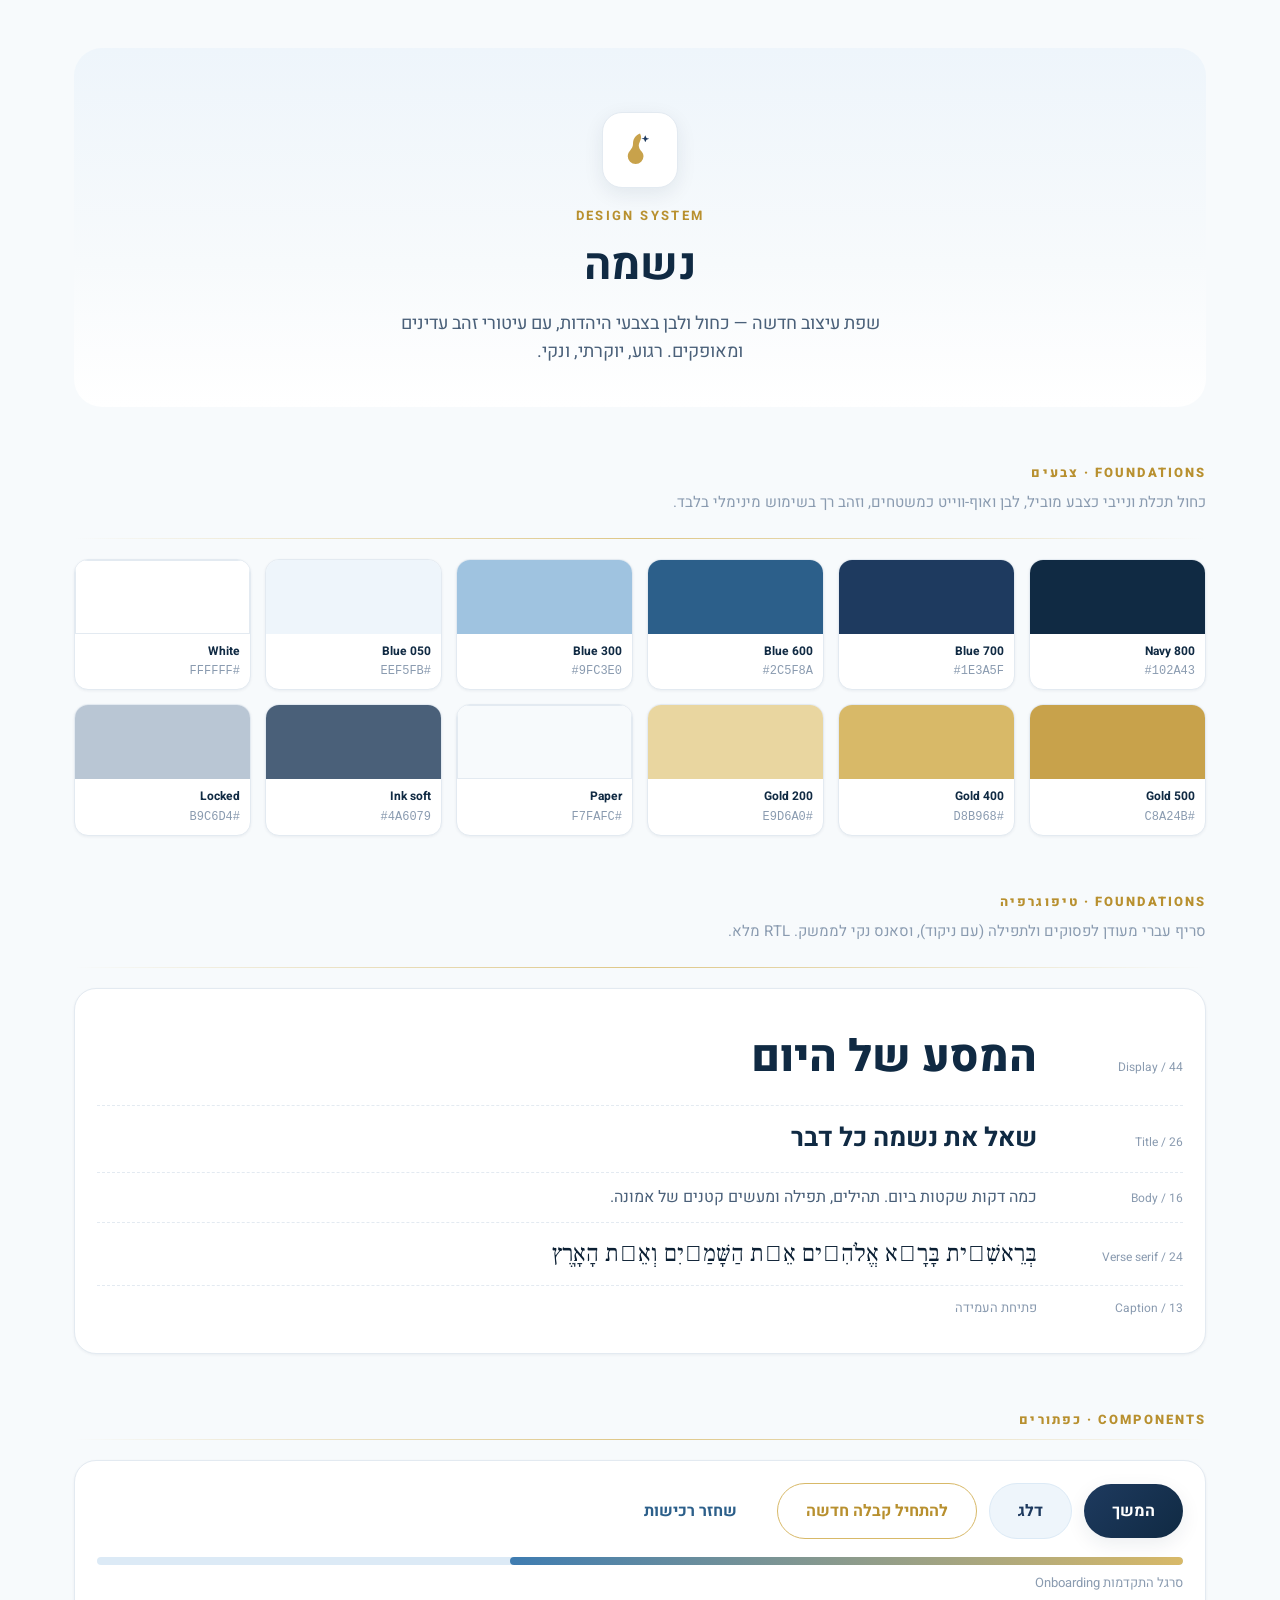
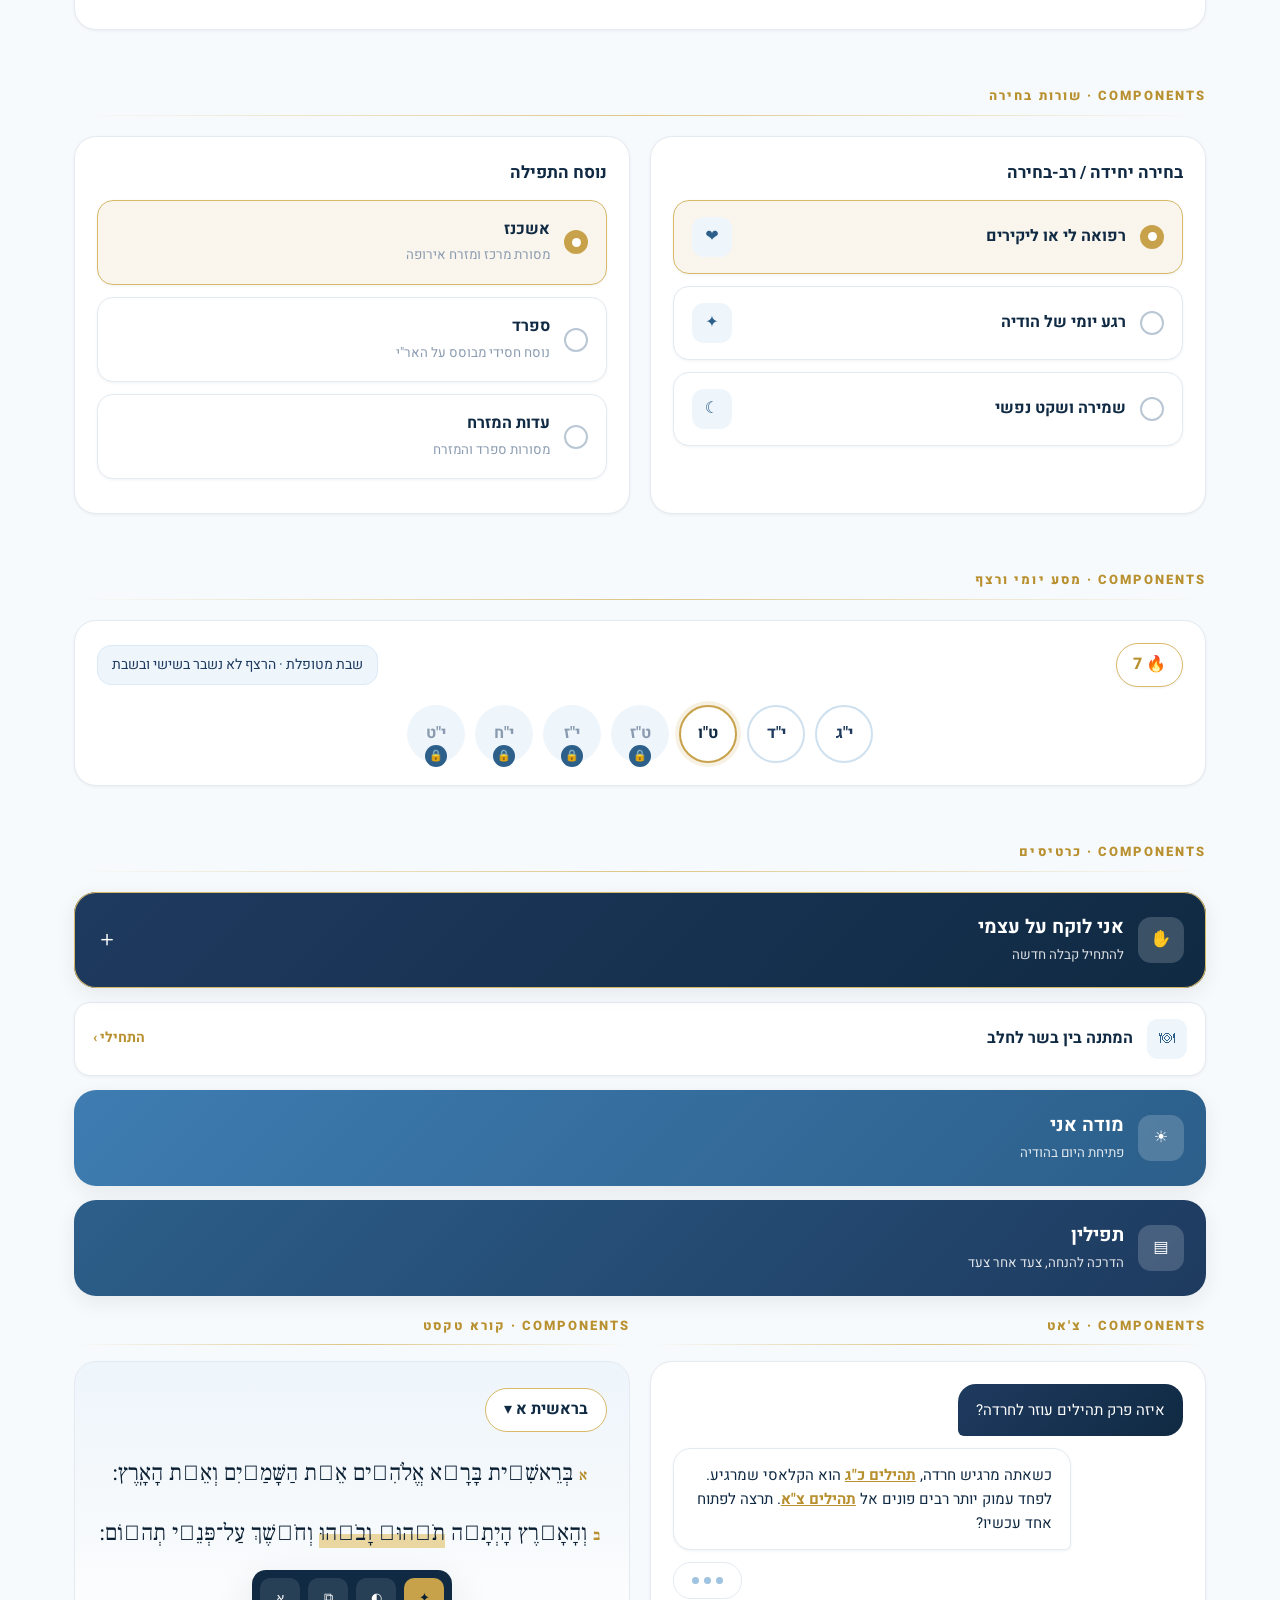
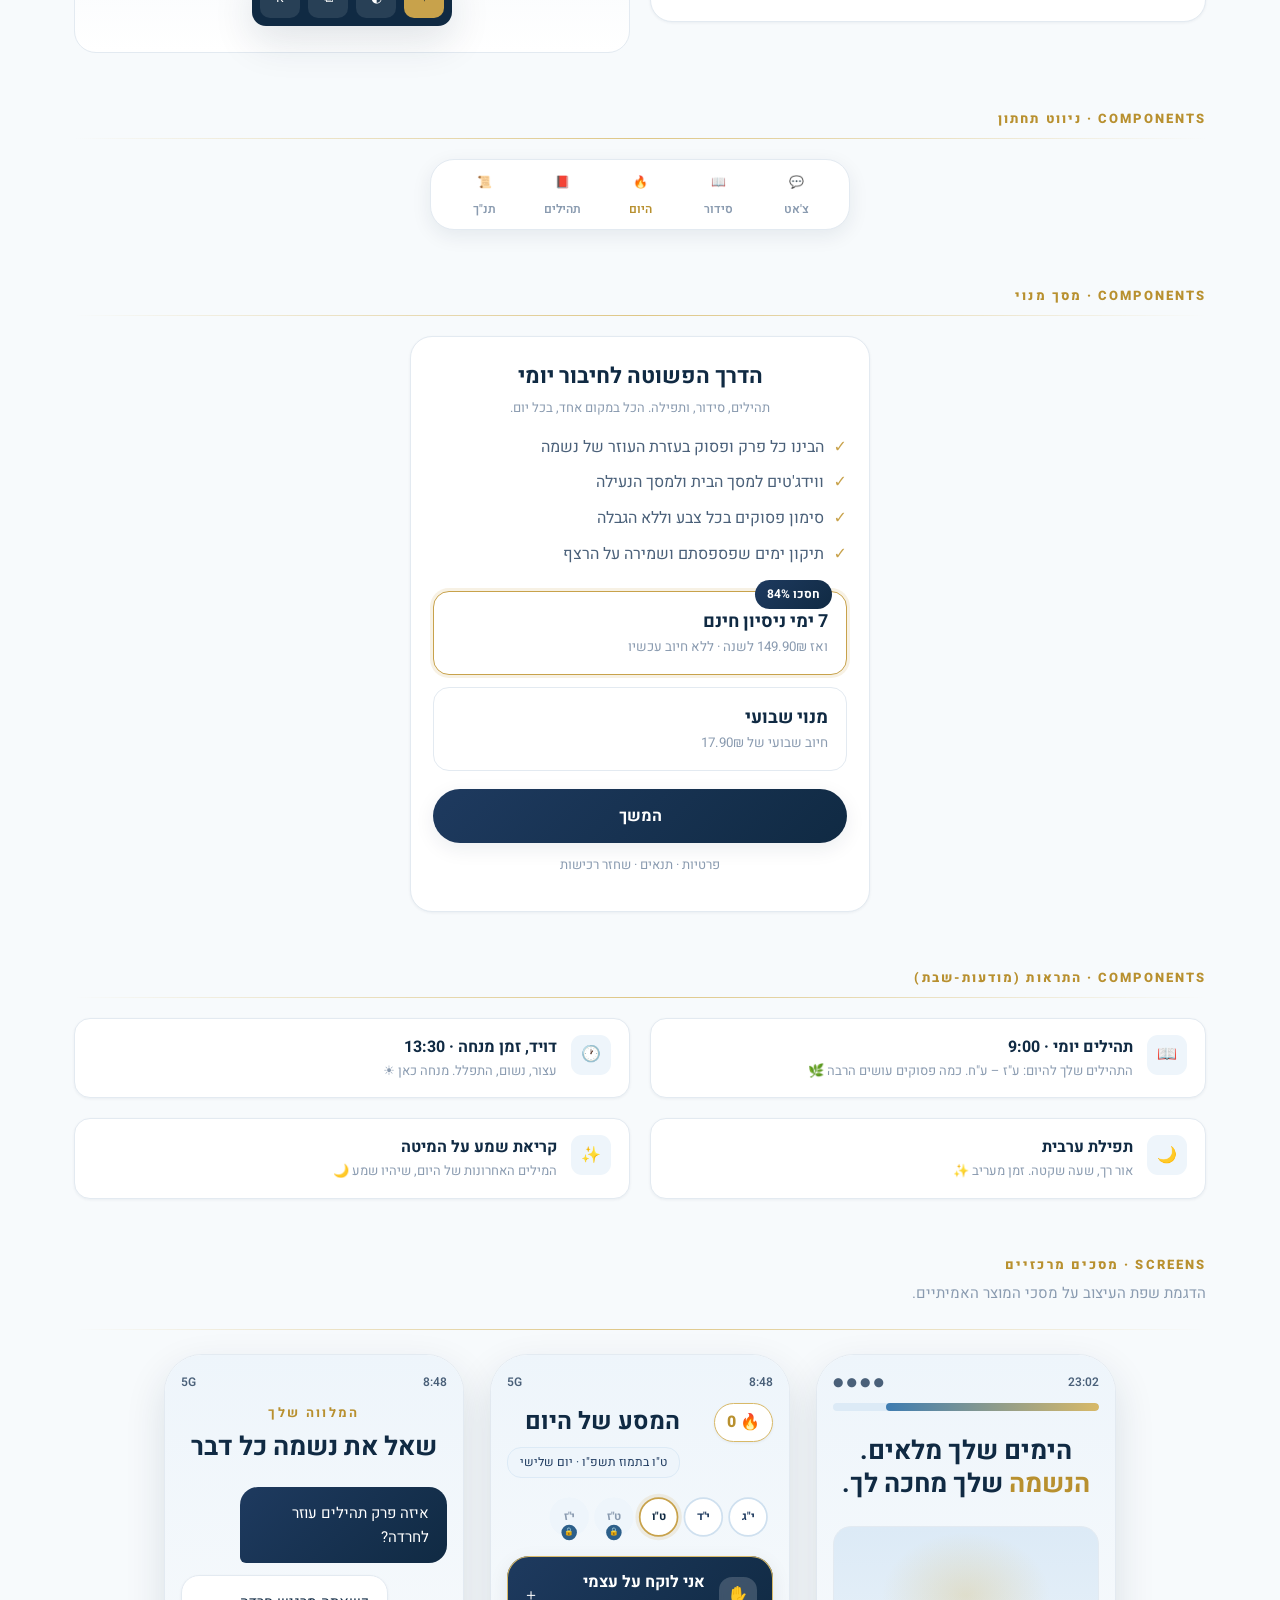
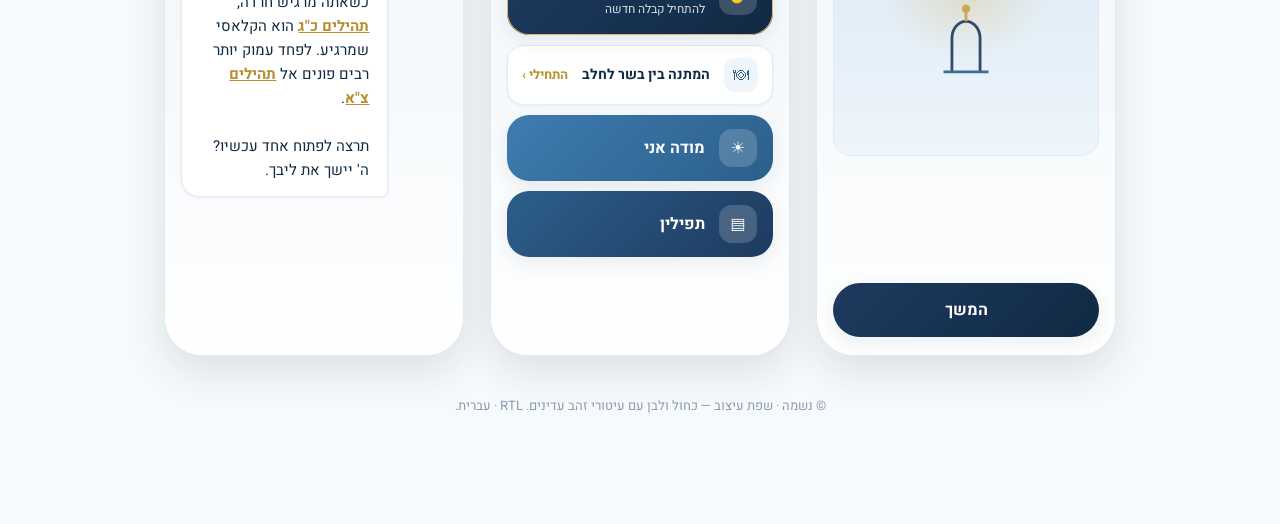
==== design-system/index.html @ 863f3455 "Add Neshama app specification and blue-white-gold design system - docs/SPEC.md: full product specifi" ====
<!doctype html>
<html lang="he" dir="rtl">
<head>
<meta charset="utf-8" />
<meta name="viewport" content="width=device-width, initial-scale=1" />
<title>נשמה · Design System</title>
<link rel="preconnect" href="https://fonts.googleapis.com">
<link rel="preconnect" href="https://fonts.gstatic.com" crossorigin>
<link href="https://fonts.googleapis.com/css2?family=Heebo:wght@300;400;500;700;800&family=Frank+Ruhl+Libre:wght@400;500;700&display=swap" rel="stylesheet">
<style>
:root{
  --blue-900:#0B1F33;--blue-800:#102A43;--blue-700:#1E3A5F;--blue-600:#2C5F8A;
  --blue-500:#3E7CB1;--blue-300:#9FC3E0;--blue-100:#DCEAF6;--blue-050:#EEF5FB;
  --white:#fff;--paper:#F7FAFC;--paper-2:#EFF4F9;
  --gold-600:#B8902F;--gold-500:#C8A24B;--gold-400:#D8B968;--gold-200:#E9D6A0;
  --ink:#102A43;--ink-soft:#4A6079;--ink-muted:#8A9BB0;--line:#E3EAF1;--locked:#B9C6D4;--success:#2E8B6F;
  --grad-sky:linear-gradient(180deg,#EEF5FB 0%,#F7FAFC 60%,#fff 100%);
  --grad-navy:linear-gradient(135deg,#1E3A5F 0%,#102A43 100%);
  --grad-gold:linear-gradient(90deg,transparent,var(--gold-400),transparent);
  --shadow-sm:0 1px 3px rgba(16,42,67,.06);--shadow-md:0 6px 20px rgba(16,42,67,.08);--shadow-lg:0 16px 40px rgba(16,42,67,.12);
  --r-md:16px;--r-lg:22px;--r-pill:999px;
  --font-ui:"Heebo",system-ui,sans-serif;--font-serif:"Frank Ruhl Libre",serif;
}
*{box-sizing:border-box}
body{margin:0;font-family:var(--font-ui);color:var(--ink);background:var(--paper);line-height:1.6;-webkit-font-smoothing:antialiased}
.wrap{max-width:1180px;margin:0 auto;padding:48px 24px 96px}
header.hero{text-align:center;padding:64px 24px 40px;background:var(--grad-sky);border-radius:28px;position:relative;overflow:hidden;margin-bottom:48px}
.brand-mark{width:76px;height:76px;border-radius:20px;background:var(--white);box-shadow:var(--shadow-md);display:grid;place-items:center;margin:0 auto 18px;border:1px solid var(--line)}
.brand-mark svg{width:42px;height:42px}
.hero h1{font-size:44px;margin:.1em 0;letter-spacing:.01em;color:var(--blue-800)}
.hero p{color:var(--ink-soft);max-width:540px;margin:8px auto 0;font-size:18px}
.kicker{font-size:13px;letter-spacing:.18em;color:var(--gold-600);font-weight:700;text-transform:uppercase}
h2.section{font-size:13px;letter-spacing:.16em;color:var(--gold-600);text-transform:uppercase;font-weight:800;margin:56px 0 6px}
h2.section + .sub{color:var(--ink-muted);margin:0 0 24px;font-size:15px}
hr.gold{height:1px;border:0;background:var(--grad-gold);opacity:.8;margin:8px 0 0}
.grid{display:grid;gap:20px}
.cards-3{grid-template-columns:repeat(3,1fr)}
.cards-2{grid-template-columns:repeat(2,1fr)}
.cards-4{grid-template-columns:repeat(4,1fr)}
@media(max-width:900px){.cards-3,.cards-4{grid-template-columns:repeat(2,1fr)}}
@media(max-width:620px){.cards-2,.cards-3,.cards-4{grid-template-columns:1fr}}
.panel{background:var(--white);border:1px solid var(--line);border-radius:var(--r-lg);padding:22px;box-shadow:var(--shadow-sm)}
.panel h3{margin:0 0 4px;font-size:17px;color:var(--blue-800)}
.panel .muted{color:var(--ink-muted);font-size:13px;margin:0}

/* swatches */
.swatches{display:grid;grid-template-columns:repeat(6,1fr);gap:14px}
@media(max-width:760px){.swatches{grid-template-columns:repeat(3,1fr)}}
.sw{border-radius:14px;overflow:hidden;border:1px solid var(--line);background:#fff;box-shadow:var(--shadow-sm)}
.sw .chip{height:74px}
.sw .meta{padding:8px 10px;font-size:12px}
.sw .meta b{display:block;color:var(--blue-800)}
.sw .meta span{color:var(--ink-muted);font-family:ui-monospace,monospace}

/* type */
.type-row{display:flex;align-items:baseline;gap:16px;padding:12px 0;border-bottom:1px dashed var(--line)}
.type-row:last-child{border:0}
.type-row .lbl{width:130px;color:var(--ink-muted);font-size:12px}
.serif{font-family:var(--font-serif)}

/* buttons */
.btn{font-family:inherit;font-weight:700;border:0;border-radius:var(--r-pill);padding:15px 28px;font-size:16px;cursor:pointer}
.btn-primary{background:var(--grad-navy);color:#fff;box-shadow:var(--shadow-md)}
.btn-secondary{background:var(--blue-050);color:var(--blue-700);border:1px solid var(--blue-100)}
.btn-ghost{background:transparent;color:var(--blue-600)}
.btn-gold{background:var(--white);color:var(--gold-600);border:1px solid var(--gold-400)}
.btn-row{display:flex;gap:12px;flex-wrap:wrap;align-items:center}

/* option rows */
.opt{display:flex;align-items:center;gap:14px;background:#fff;border:1px solid var(--line);border-radius:var(--r-md);padding:16px 18px;margin-bottom:12px;box-shadow:var(--shadow-sm)}
.opt .ic{width:40px;height:40px;border-radius:12px;background:var(--blue-050);display:grid;place-items:center;color:var(--blue-600)}
.opt .txt{flex:1}
.opt .txt b{display:block;color:var(--blue-800)}
.opt .txt small{color:var(--ink-muted)}
.opt .radio{width:24px;height:24px;border-radius:50%;border:2px solid var(--locked)}
.opt.sel{border-color:var(--gold-400);background:linear-gradient(0deg,var(--gold-glow,rgba(200,162,75,.10)),rgba(200,162,75,.10)),#fff}
.opt.sel .radio{border-color:var(--gold-500);background:var(--gold-500);display:grid;place-items:center}
.opt.sel .radio::after{content:"";width:9px;height:9px;border-radius:50%;background:#fff}

/* progress bar */
.progress{height:8px;background:var(--blue-100);border-radius:99px;overflow:hidden}
.progress > i{display:block;height:100%;width:62%;background:linear-gradient(90deg,var(--blue-500),var(--gold-400));border-radius:99px}

/* day circles */
.days{display:flex;gap:10px;justify-content:center;flex-wrap:wrap}
.day{width:58px;height:58px;border-radius:50%;display:grid;place-items:center;font-weight:700;background:var(--blue-050);color:var(--ink-muted);position:relative;border:2px solid transparent}
.day.done{background:var(--white);color:var(--blue-700);border-color:var(--blue-200,#cfe0ef)}
.day.today{border-color:var(--gold-500);color:var(--blue-800);background:#fff;box-shadow:0 0 0 4px var(--gold-glow,rgba(200,162,75,.15))}
.day .lock{position:absolute;bottom:-6px;inset-inline-start:50%;transform:translateX(50%);width:22px;height:22px;border-radius:50%;background:var(--blue-600);color:#fff;display:grid;place-items:center;font-size:11px}

/* streak badge */
.streak{display:inline-flex;align-items:center;gap:8px;background:#fff;border:1px solid var(--gold-400);color:var(--gold-600);padding:8px 16px;border-radius:99px;font-weight:800;box-shadow:var(--shadow-sm)}

/* prayer card */
.pcard{position:relative;border-radius:var(--r-lg);padding:20px 22px;color:#fff;overflow:hidden;box-shadow:var(--shadow-md);display:flex;align-items:center;gap:14px}
.pcard .pi{width:46px;height:46px;border-radius:13px;background:rgba(255,255,255,.18);display:grid;place-items:center;backdrop-filter:blur(2px)}
.pcard h4{margin:0;font-size:19px}
.pcard small{opacity:.85}
.pcard.navy{background:var(--grad-navy)}
.pcard.sky{background:linear-gradient(135deg,#3E7CB1,#2C5F8A)}
.pcard.dawn{background:linear-gradient(135deg,#2C5F8A,#1E3A5F)}
.pcard.gold-edge{box-shadow:var(--shadow-md),inset 0 0 0 1px var(--gold-400)}
.lcard{background:#fff;border:1px solid var(--line);border-radius:var(--r-md);padding:16px 18px;display:flex;align-items:center;gap:14px;box-shadow:var(--shadow-sm)}
.lcard .pi{width:40px;height:40px;border-radius:11px;background:var(--blue-050);color:var(--blue-600);display:grid;place-items:center}
.lcard b{color:var(--blue-800)}
.lcard .cta{margin-inline-start:auto;color:var(--gold-600);font-weight:700;font-size:14px}

/* chat */
.chat{display:flex;flex-direction:column;gap:12px}
.bub{max-width:78%;padding:14px 18px;border-radius:18px;font-size:15px}
.bub.me{align-self:flex-start;background:var(--grad-navy);color:#fff;border-bottom-left-radius:6px}
.bub.ai{align-self:flex-end;background:#fff;border:1px solid var(--line);border-bottom-right-radius:6px;box-shadow:var(--shadow-sm)}
.bub.ai a{color:var(--gold-600);font-weight:700;text-decoration:underline}
.typing{align-self:flex-end;background:#fff;border:1px solid var(--line);border-radius:18px;padding:14px 18px;display:flex;gap:5px}
.typing i{width:7px;height:7px;border-radius:50%;background:var(--blue-300);display:inline-block}

/* reader */
.reader{background:var(--grad-sky);border:1px solid var(--line);border-radius:var(--r-lg);padding:26px 22px}
.reader .chap{display:inline-flex;align-items:center;gap:8px;background:#fff;border:1px solid var(--gold-400);color:var(--blue-800);padding:8px 18px;border-radius:99px;font-weight:700;margin-bottom:18px}
.verse{font-family:var(--font-serif);font-size:23px;line-height:2;color:var(--blue-900);margin:0 0 14px;text-align:center}
.verse .vn{color:var(--gold-600);font-size:15px;font-weight:700;margin-inline-start:6px}
.hl{background:linear-gradient(180deg,transparent 55%,var(--gold-200) 55%)}
.seltool{display:inline-flex;gap:8px;background:var(--blue-800);padding:8px;border-radius:14px;box-shadow:var(--shadow-lg)}
.seltool button{width:40px;height:40px;border-radius:10px;border:0;background:rgba(255,255,255,.10);color:#fff;display:grid;place-items:center;cursor:pointer}
.seltool button.spark{background:var(--gold-500);color:var(--blue-900)}

/* tab bar */
.tabbar{display:flex;justify-content:space-between;background:#fff;border:1px solid var(--line);border-radius:24px;padding:10px 14px;box-shadow:var(--shadow-md)}
.tab{display:flex;flex-direction:column;align-items:center;gap:4px;color:var(--ink-muted);font-size:12px;font-weight:600;flex:1}
.tab.active{color:var(--gold-600)}
.tab .tb{width:26px;height:26px;display:grid;place-items:center}
.tab.active .tb{filter:none}

/* paywall plan */
.plan{background:#fff;border:1.5px solid var(--line);border-radius:var(--r-md);padding:16px 18px;margin-bottom:12px;position:relative}
.plan.sel{border-color:var(--gold-500);box-shadow:0 0 0 3px var(--gold-glow,rgba(200,162,75,.15))}
.plan b{color:var(--blue-800);font-size:18px}
.plan small{color:var(--ink-muted);display:block}
.badge{position:absolute;inset-inline-start:14px;top:-12px;background:var(--grad-navy);color:#fff;font-size:12px;font-weight:700;padding:5px 12px;border-radius:99px}
.feat{display:flex;gap:10px;align-items:flex-start;margin:10px 0;color:var(--ink-soft)}
.feat .ck{color:var(--gold-500);flex:none}

/* phone */
.phones{display:flex;gap:26px;flex-wrap:wrap;justify-content:center}
.phone{width:300px;background:#fff;border-radius:38px;box-shadow:var(--shadow-lg);border:1px solid var(--line);overflow:hidden}
.phone .scr{height:600px;overflow:hidden;background:var(--grad-sky);padding:18px 16px;position:relative}
.phone .statusbar{display:flex;justify-content:space-between;font-size:12px;color:var(--ink-soft);font-weight:600;margin-bottom:10px}
.phone h5{margin:0;font-size:26px;color:var(--blue-800);text-align:start}
.cap{text-align:center;color:var(--ink-muted);font-size:13px;margin-top:12px}
.note{background:var(--blue-050);border:1px solid var(--blue-100);border-radius:14px;padding:14px 16px;color:var(--blue-700);font-size:14px}
.illus{height:150px;border-radius:18px;background:
  radial-gradient(120px 90px at 50% 30%, rgba(216,185,104,.30), transparent 70%),
  linear-gradient(180deg,#DCEAF6,#EEF5FB);display:grid;place-items:center;border:1px solid var(--line)}
.illus svg{width:90px;height:90px;opacity:.9}
.small{font-size:13px;color:var(--ink-muted)}
</style>
</head>
<body>
<div class="wrap">

  <header class="hero">
    <div class="brand-mark">
      <!-- flame + sparkle mark, gold on white -->
      <svg viewBox="0 0 48 48" fill="none">
        <path d="M24 5c4 7-3 10-1 16 1 4 5 5 5 10a9 9 0 1 1-18 0c0-6 6-8 6-14 0-4 1-9 8-12Z" fill="#C8A24B"/>
        <path d="M30 7l1.4 3.2L34.6 11l-3.2 1.4L30 15l-1.4-3.2L25.4 11l3.2-.8L30 7Z" fill="#1E3A5F"/>
      </svg>
    </div>
    <div class="kicker">Design System</div>
    <h1>נשמה</h1>
    <p>שפת עיצוב חדשה — כחול ולבן בצבעי היהדות, עם עיטורי זהב עדינים ומאופקים. רגוע, יוקרתי, ונקי.</p>
  </header>

  <!-- FOUNDATIONS: COLOR -->
  <h2 class="section">Foundations · צבעים</h2>
  <p class="sub">כחול תכלת ונייבי כצבע מוביל, לבן ואוף-ווייט כמשטחים, וזהב רך בשימוש מינימלי בלבד.</p>
  <hr class="gold">
  <div class="swatches" style="margin-top:20px">
    <div class="sw"><div class="chip" style="background:#102A43"></div><div class="meta"><b>Navy 800</b><span>#102A43</span></div></div>
    <div class="sw"><div class="chip" style="background:#1E3A5F"></div><div class="meta"><b>Blue 700</b><span>#1E3A5F</span></div></div>
    <div class="sw"><div class="chip" style="background:#2C5F8A"></div><div class="meta"><b>Blue 600</b><span>#2C5F8A</span></div></div>
    <div class="sw"><div class="chip" style="background:#9FC3E0"></div><div class="meta"><b>Blue 300</b><span>#9FC3E0</span></div></div>
    <div class="sw"><div class="chip" style="background:#EEF5FB"></div><div class="meta"><b>Blue 050</b><span>#EEF5FB</span></div></div>
    <div class="sw"><div class="chip" style="background:#FFFFFF;box-shadow:inset 0 0 0 1px #E3EAF1"></div><div class="meta"><b>White</b><span>#FFFFFF</span></div></div>
    <div class="sw"><div class="chip" style="background:#C8A24B"></div><div class="meta"><b>Gold 500</b><span>#C8A24B</span></div></div>
    <div class="sw"><div class="chip" style="background:#D8B968"></div><div class="meta"><b>Gold 400</b><span>#D8B968</span></div></div>
    <div class="sw"><div class="chip" style="background:#E9D6A0"></div><div class="meta"><b>Gold 200</b><span>#E9D6A0</span></div></div>
    <div class="sw"><div class="chip" style="background:#F7FAFC;box-shadow:inset 0 0 0 1px #E3EAF1"></div><div class="meta"><b>Paper</b><span>#F7FAFC</span></div></div>
    <div class="sw"><div class="chip" style="background:#4A6079"></div><div class="meta"><b>Ink soft</b><span>#4A6079</span></div></div>
    <div class="sw"><div class="chip" style="background:#B9C6D4"></div><div class="meta"><b>Locked</b><span>#B9C6D4</span></div></div>
  </div>

  <!-- FOUNDATIONS: TYPE -->
  <h2 class="section">Foundations · טיפוגרפיה</h2>
  <p class="sub">סריף עברי מעודן לפסוקים ולתפילה (עם ניקוד), וסאנס נקי לממשק. RTL מלא.</p>
  <hr class="gold">
  <div class="panel" style="margin-top:20px">
    <div class="type-row"><span class="lbl">Display / 44</span><span style="font-size:44px;font-weight:800;color:var(--blue-800)">המסע של היום</span></div>
    <div class="type-row"><span class="lbl">Title / 26</span><span style="font-size:26px;font-weight:700;color:var(--blue-800)">שאל את נשמה כל דבר</span></div>
    <div class="type-row"><span class="lbl">Body / 16</span><span style="font-size:16px;color:var(--ink-soft)">כמה דקות שקטות ביום. תהילים, תפילה ומעשים קטנים של אמונה.</span></div>
    <div class="type-row"><span class="lbl">Verse serif / 24</span><span class="serif" style="font-size:24px;color:var(--blue-900)">בְּרֵאשִׁ֖ית בָּרָ֣א אֱלֹהִ֑ים אֵ֥ת הַשָּׁמַ֖יִם וְאֵ֥ת הָאָֽרֶץ</span></div>
    <div class="type-row"><span class="lbl">Caption / 13</span><span class="small">פתיחת העמידה</span></div>
  </div>

  <!-- BUTTONS -->
  <h2 class="section">Components · כפתורים</h2>
  <hr class="gold">
  <div class="panel" style="margin-top:20px">
    <div class="btn-row">
      <button class="btn btn-primary">המשך</button>
      <button class="btn btn-secondary">דלג</button>
      <button class="btn btn-gold">להתחיל קבלה חדשה</button>
      <button class="btn btn-ghost">שחזר רכישות</button>
    </div>
    <div style="margin-top:18px"><div class="progress"><i></i></div><p class="small" style="margin-top:8px">סרגל התקדמות Onboarding</p></div>
  </div>

  <!-- OPTION ROWS -->
  <h2 class="section">Components · שורות בחירה</h2>
  <hr class="gold">
  <div class="cards-2 grid" style="margin-top:20px">
    <div class="panel">
      <h3>בחירה יחידה / רב-בחירה</h3>
      <div style="margin-top:14px">
        <div class="opt sel"><span class="radio"></span><div class="txt"><b>רפואה לי או ליקירים</b></div><span class="ic">❤</span></div>
        <div class="opt"><span class="radio"></span><div class="txt"><b>רגע יומי של הודיה</b></div><span class="ic">✦</span></div>
        <div class="opt"><span class="radio"></span><div class="txt"><b>שמירה ושקט נפשי</b></div><span class="ic">☾</span></div>
      </div>
    </div>
    <div class="panel">
      <h3>נוסח התפילה</h3>
      <div style="margin-top:14px">
        <div class="opt sel"><span class="radio"></span><div class="txt"><b>אשכנז</b><small>מסורת מרכז ומזרח אירופה</small></div></div>
        <div class="opt"><span class="radio"></span><div class="txt"><b>ספרד</b><small>נוסח חסידי מבוסס על האר"י</small></div></div>
        <div class="opt"><span class="radio"></span><div class="txt"><b>עדות המזרח</b><small>מסורות ספרד והמזרח</small></div></div>
      </div>
    </div>
  </div>

  <!-- JOURNEY + STREAK -->
  <h2 class="section">Components · מסע יומי ורצף</h2>
  <hr class="gold">
  <div class="panel" style="margin-top:20px">
    <div style="display:flex;justify-content:space-between;align-items:center;margin-bottom:18px">
      <span class="streak">🔥 7</span>
      <span class="note" style="padding:8px 14px">שבת מטופלת · הרצף לא נשבר בשישי ובשבת</span>
    </div>
    <div class="days">
      <div class="day done">י"ג</div>
      <div class="day done">י"ד</div>
      <div class="day today">ט"ו</div>
      <div class="day">ט"ז<span class="lock">🔒</span></div>
      <div class="day">י"ז<span class="lock">🔒</span></div>
      <div class="day">י"ח<span class="lock">🔒</span></div>
      <div class="day">י"ט<span class="lock">🔒</span></div>
    </div>
  </div>

  <!-- CARDS -->
  <h2 class="section">Components · כרטיסים</h2>
  <hr class="gold">
  <div class="grid" style="margin-top:20px;gap:14px">
    <div class="pcard navy gold-edge"><div class="pi">✋</div><div><h4>אני לוקח על עצמי</h4><small>להתחיל קבלה חדשה</small></div><div style="margin-inline-start:auto;font-size:22px">＋</div></div>
    <div class="lcard"><div class="pi">🍽</div><b>המתנה בין בשר לחלב</b><span class="cta">התחילי ›</span></div>
    <div class="pcard sky"><div class="pi">☀</div><div><h4>מודה אני</h4><small>פתיחת היום בהודיה</small></div></div>
    <div class="pcard dawn"><div class="pi">▤</div><div><h4>תפילין</h4><small>הדרכה להנחה, צעד אחר צעד</small></div></div>
  </div>

  <!-- CHAT + READER -->
  <div class="cards-2 grid" style="margin-top:20px">
    <div>
      <h2 class="section" style="margin-top:0">Components · צ'אט</h2><hr class="gold">
      <div class="panel" style="margin-top:16px">
        <div class="chat">
          <div class="bub me">איזה פרק תהילים עוזר לחרדה?</div>
          <div class="bub ai">כשאתה מרגיש חרדה, <a>תהילים כ"ג</a> הוא הקלאסי שמרגיע. לפחד עמוק יותר רבים פונים אל <a>תהילים צ"א</a>. תרצה לפתוח אחד עכשיו?</div>
          <div class="typing"><i></i><i></i><i></i></div>
        </div>
      </div>
    </div>
    <div>
      <h2 class="section" style="margin-top:0">Components · קורא טקסט</h2><hr class="gold">
      <div class="reader" style="margin-top:16px">
        <span class="chap">בראשית א ▾</span>
        <p class="verse"><span class="vn">א</span> בְּרֵאשִׁ֖ית בָּרָ֣א אֱלֹהִ֑ים אֵ֥ת הַשָּׁמַ֖יִם וְאֵ֥ת הָאָֽרֶץ׃</p>
        <p class="verse"><span class="vn">ב</span> וְהָאָ֗רֶץ הָיְתָ֥ה <span class="hl">תֹ֙הוּ֙ וָבֹ֔הוּ</span> וְחֹ֖שֶׁךְ עַל־פְּנֵ֣י תְה֑וֹם׃</p>
        <div style="text-align:center;margin-top:8px">
          <span class="seltool">
            <button class="spark" title="הסבר AI">✦</button>
            <button title="הדגשה">◐</button>
            <button title="העתקה">⧉</button>
            <button title="גודל גופן">א</button>
          </span>
        </div>
      </div>
    </div>
  </div>

  <!-- TAB BAR -->
  <h2 class="section">Components · ניווט תחתון</h2>
  <hr class="gold">
  <div style="margin-top:20px;max-width:420px;margin-inline:auto">
    <div class="tabbar">
      <div class="tab"><span class="tb">💬</span>צ'אט</div>
      <div class="tab"><span class="tb">📖</span>סידור</div>
      <div class="tab active"><span class="tb">🔥</span>היום</div>
      <div class="tab"><span class="tb">📕</span>תהילים</div>
      <div class="tab"><span class="tb">📜</span>תנ"ך</div>
    </div>
  </div>

  <!-- PAYWALL -->
  <h2 class="section">Components · מסך מנוי</h2>
  <hr class="gold">
  <div class="panel" style="margin-top:20px;max-width:460px;margin-inline:auto">
    <h3 style="text-align:center;font-size:22px">הדרך הפשוטה לחיבור יומי</h3>
    <p class="muted" style="text-align:center;margin-bottom:16px">תהילים, סידור, ותפילה. הכל במקום אחד, בכל יום.</p>
    <div class="feat"><span class="ck">✓</span> הבינו כל פרק ופסוק בעזרת העוזר של נשמה</div>
    <div class="feat"><span class="ck">✓</span> ווידג'טים למסך הבית ולמסך הנעילה</div>
    <div class="feat"><span class="ck">✓</span> סימון פסוקים בכל צבע וללא הגבלה</div>
    <div class="feat"><span class="ck">✓</span> תיקון ימים שפספסתם ושמירה על הרצף</div>
    <div style="height:14px"></div>
    <div class="plan sel"><span class="badge">חסכו 84%</span><b>7 ימי ניסיון חינם</b><small>ואז ‎149.90₪ לשנה · ללא חיוב עכשיו</small></div>
    <div class="plan"><b>מנוי שבועי</b><small>חיוב שבועי של ‎17.90₪</small></div>
    <button class="btn btn-primary" style="width:100%;margin-top:6px">המשך</button>
    <p class="small" style="text-align:center;margin-top:12px">פרטיות · תנאים · שחזר רכישות</p>
  </div>

  <!-- NOTIFICATIONS -->
  <h2 class="section">Components · התראות (מודעות-שבת)</h2>
  <hr class="gold">
  <div class="cards-2 grid" style="margin-top:20px">
    <div class="lcard" style="align-items:flex-start"><div class="pi">📖</div><div><b>תהילים יומי · 9:00</b><div class="small">התהילים שלך להיום: ע"ז – ע"ח. כמה פסוקים עושים הרבה 🌿</div></div></div>
    <div class="lcard" style="align-items:flex-start"><div class="pi">🕐</div><div><b>דויד, זמן מנחה · 13:30</b><div class="small">עצור, נשום, התפלל. מנחה כאן ☀️</div></div></div>
    <div class="lcard" style="align-items:flex-start"><div class="pi">🌙</div><div><b>תפילת ערבית</b><div class="small">אור רך, שעה שקטה. זמן מעריב ✨</div></div></div>
    <div class="lcard" style="align-items:flex-start"><div class="pi">✨</div><div><b>קריאת שמע על המיטה</b><div class="small">המילים האחרונות של היום, שיהיו שמע 🌙</div></div></div>
  </div>

  <!-- SCREEN MOCKS -->
  <h2 class="section">Screens · מסכים מרכזיים</h2>
  <p class="sub">הדגמת שפת העיצוב על מסכי המוצר האמיתיים.</p>
  <hr class="gold">
  <div class="phones" style="margin-top:24px">

    <!-- Onboarding -->
    <div class="phone"><div class="scr">
      <div class="statusbar"><span>23:02</span><span>● ● ● ●</span></div>
      <div class="progress" style="margin-bottom:24px"><i style="width:80%"></i></div>
      <h5 style="text-align:center;line-height:1.3">הימים שלך מלאים.<br><span style="color:var(--gold-600)">הנשמה</span> שלך מחכה לך.</h5>
      <div class="illus" style="height:230px;margin-top:24px">
        <svg viewBox="0 0 64 64" fill="none"><path d="M22 54V30c0-6 4-12 10-12s10 6 10 12v24" stroke="#1E3A5F" stroke-width="2"/><path d="M32 18c0-5 0-9 0-9" stroke="#C8A24B" stroke-width="2"/><circle cx="32" cy="9" r="3" fill="#C8A24B"/><path d="M16 54h32" stroke="#2C5F8A" stroke-width="2"/></svg>
      </div>
      <button class="btn btn-primary" style="width:100%;position:absolute;bottom:18px;inset-inline:16px;width:calc(100% - 32px)">המשך</button>
    </div></div>

    <!-- Today -->
    <div class="phone"><div class="scr" style="padding-bottom:0">
      <div class="statusbar"><span>8:48</span><span>5G</span></div>
      <div style="display:flex;justify-content:space-between;align-items:flex-start">
        <span class="streak" style="padding:6px 12px">🔥 0</span>
        <div style="text-align:start"><h5 style="font-size:24px">המסע של היום</h5><div class="note" style="padding:5px 12px;margin-top:6px;font-size:12px">ט"ו בתמוז תשפ"ו · יום שלישי</div></div>
      </div>
      <div class="days" style="margin:16px 0;gap:6px;transform:scale(.86);transform-origin:right">
        <div class="day done" style="width:46px;height:46px;font-size:13px">י"ג</div>
        <div class="day done" style="width:46px;height:46px;font-size:13px">י"ד</div>
        <div class="day today" style="width:46px;height:46px;font-size:13px">ט"ו</div>
        <div class="day" style="width:46px;height:46px;font-size:13px">ט"ז<span class="lock" style="width:18px;height:18px;font-size:9px">🔒</span></div>
        <div class="day" style="width:46px;height:46px;font-size:13px">י"ז<span class="lock" style="width:18px;height:18px;font-size:9px">🔒</span></div>
      </div>
      <div class="pcard navy gold-edge" style="padding:14px 16px;margin-bottom:10px"><div class="pi" style="width:38px;height:38px">✋</div><div><h4 style="font-size:16px">אני לוקח על עצמי</h4><small style="font-size:12px">להתחיל קבלה חדשה</small></div><div style="margin-inline-start:auto">＋</div></div>
      <div class="lcard" style="padding:12px 14px;margin-bottom:10px"><div class="pi" style="width:34px;height:34px">🍽</div><b style="font-size:14px">המתנה בין בשר לחלב</b><span class="cta" style="font-size:13px">התחילי ›</span></div>
      <div class="pcard sky" style="padding:14px 16px;margin-bottom:10px"><div class="pi" style="width:38px;height:38px">☀</div><h4 style="font-size:16px">מודה אני</h4></div>
      <div class="pcard dawn" style="padding:14px 16px"><div class="pi" style="width:38px;height:38px">▤</div><h4 style="font-size:16px">תפילין</h4></div>
    </div></div>

    <!-- Chat -->
    <div class="phone"><div class="scr">
      <div class="statusbar"><span>8:48</span><span>5G</span></div>
      <div class="kicker" style="text-align:center">המלווה שלך</div>
      <h5 style="text-align:center;margin:4px 0 18px">שאל את נשמה כל דבר</h5>
      <div class="chat">
        <div class="bub me">איזה פרק תהילים עוזר לחרדה?</div>
        <div class="bub ai">כשאתה מרגיש חרדה, <a>תהילים כ"ג</a> הוא הקלאסי שמרגיע. לפחד עמוק יותר רבים פונים אל <a>תהילים צ"א</a>.<br><br>תרצה לפתוח אחד עכשיו? ה' יישך את ליבך.</div>
      </div>
    </div></div>

  </div>

  <p class="cap" style="margin-top:40px">© נשמה · שפת עיצוב — כחול ולבן עם עיטורי זהב עדינים. RTL · עברית.</p>

</div>
</body>
</html>
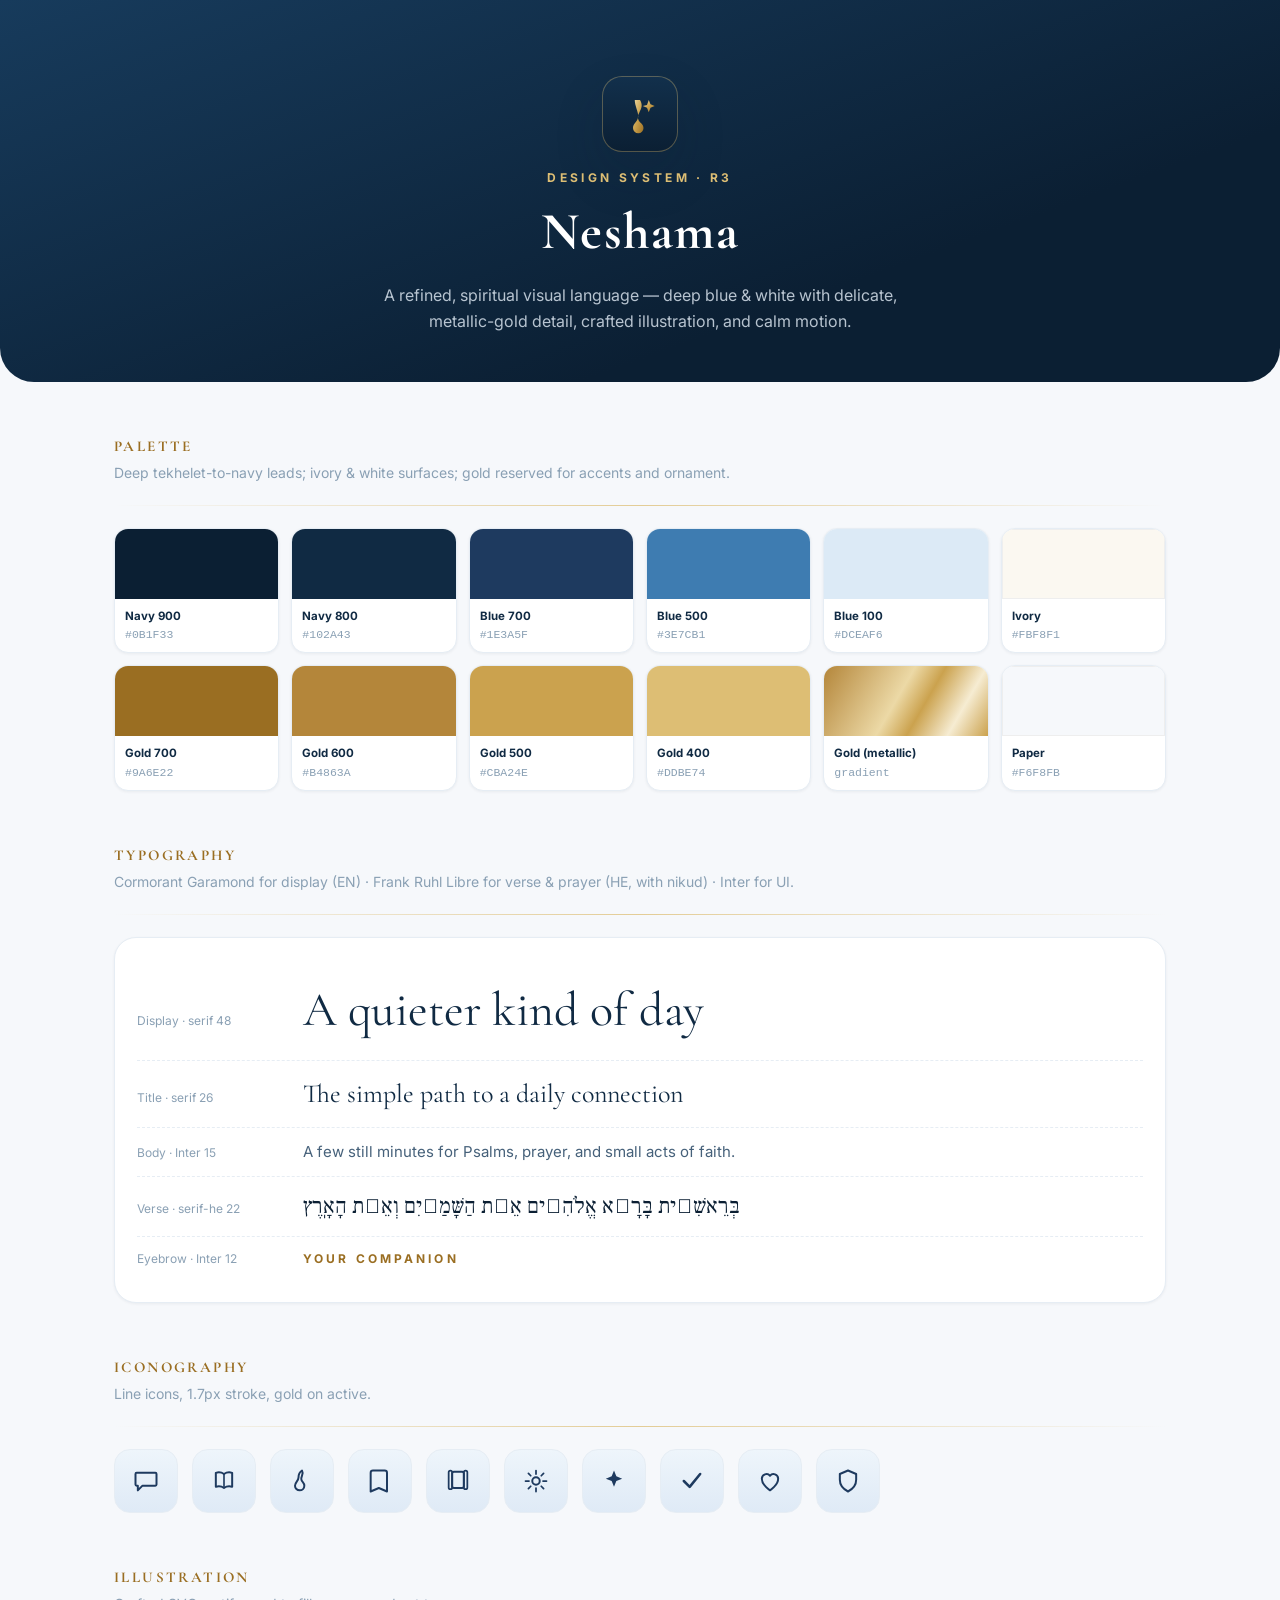
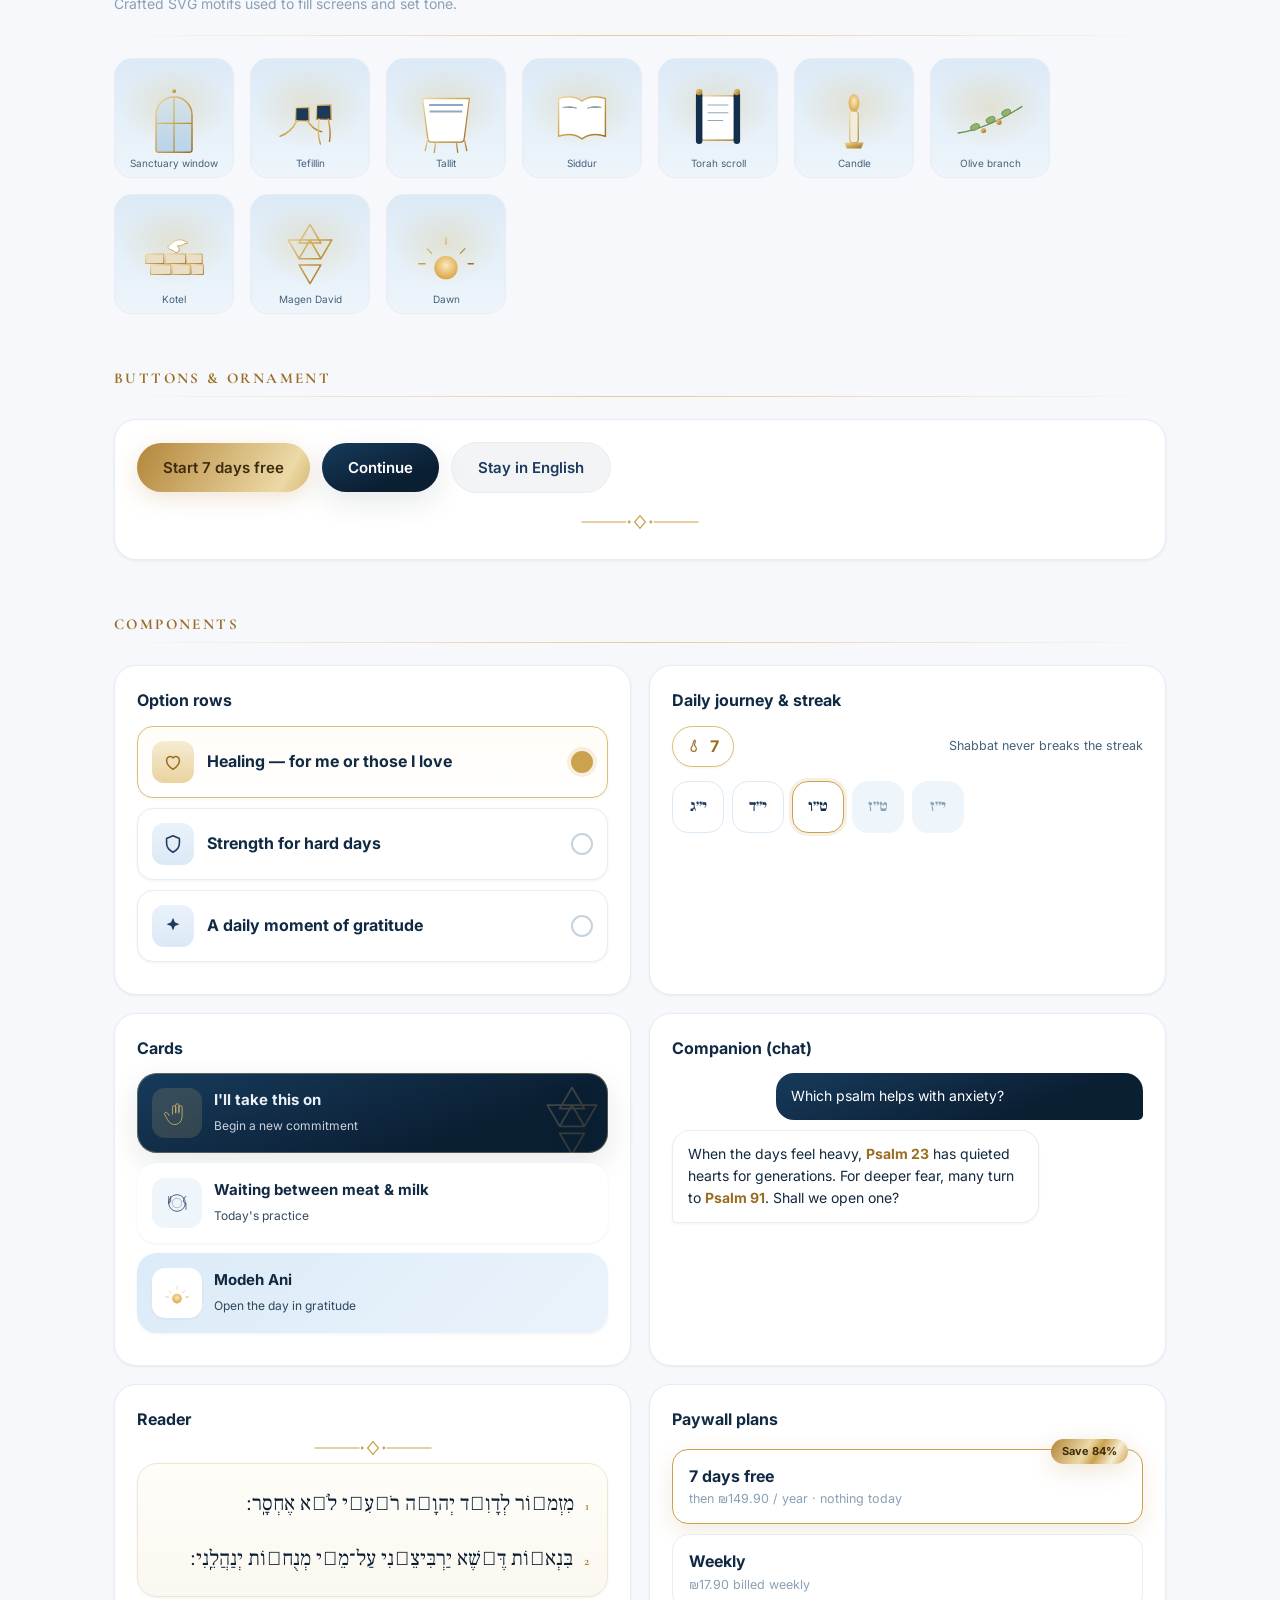
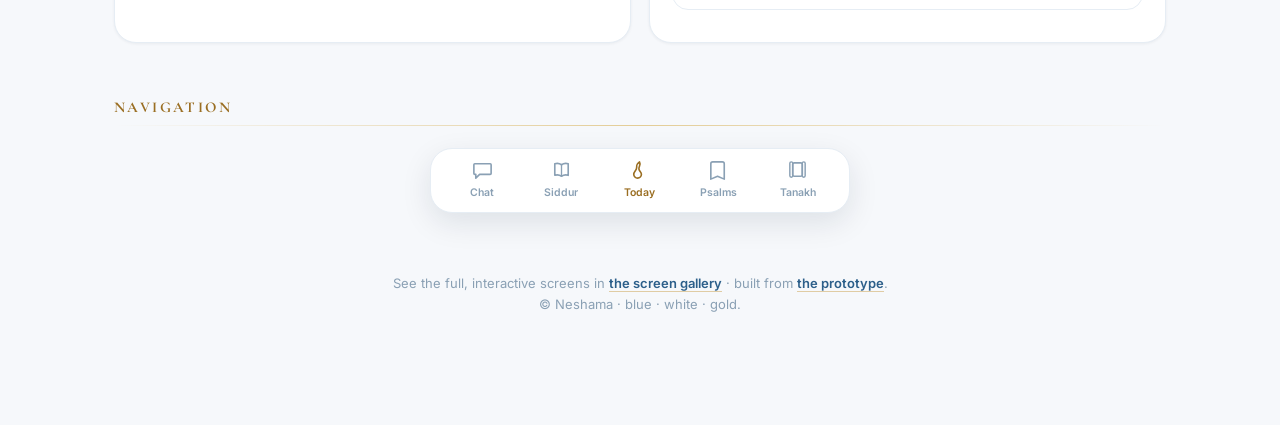
==== commit 3b72830f: "Align design-system with R3 visual language - design-system/index.html: rebuilt showcase in the R3 l" ====
--- a/design-system/index.html
+++ b/design-system/index.html
@@ -1,393 +1,260 @@
 <!doctype html>
-<html lang="he" dir="rtl">
+<html lang="en" dir="ltr">
 <head>
 <meta charset="utf-8" />
 <meta name="viewport" content="width=device-width, initial-scale=1" />
-<title>נשמה · Design System</title>
+<title>Neshama · Design System</title>
 <link rel="preconnect" href="https://fonts.googleapis.com">
 <link rel="preconnect" href="https://fonts.gstatic.com" crossorigin>
-<link href="https://fonts.googleapis.com/css2?family=Heebo:wght@300;400;500;700;800&family=Frank+Ruhl+Libre:wght@400;500;700&display=swap" rel="stylesheet">
+<link href="https://fonts.googleapis.com/css2?family=Cormorant+Garamond:ital,wght@0,500;0,600;1,500&family=Inter:wght@400;500;600;700&family=Frank+Ruhl+Libre:wght@400;500;700&family=Heebo:wght@400;500;700&display=swap" rel="stylesheet">
 <style>
 :root{
-  --blue-900:#0B1F33;--blue-800:#102A43;--blue-700:#1E3A5F;--blue-600:#2C5F8A;
-  --blue-500:#3E7CB1;--blue-300:#9FC3E0;--blue-100:#DCEAF6;--blue-050:#EEF5FB;
-  --white:#fff;--paper:#F7FAFC;--paper-2:#EFF4F9;
-  --gold-600:#B8902F;--gold-500:#C8A24B;--gold-400:#D8B968;--gold-200:#E9D6A0;
-  --ink:#102A43;--ink-soft:#4A6079;--ink-muted:#8A9BB0;--line:#E3EAF1;--locked:#B9C6D4;--success:#2E8B6F;
-  --grad-sky:linear-gradient(180deg,#EEF5FB 0%,#F7FAFC 60%,#fff 100%);
-  --grad-navy:linear-gradient(135deg,#1E3A5F 0%,#102A43 100%);
-  --grad-gold:linear-gradient(90deg,transparent,var(--gold-400),transparent);
-  --shadow-sm:0 1px 3px rgba(16,42,67,.06);--shadow-md:0 6px 20px rgba(16,42,67,.08);--shadow-lg:0 16px 40px rgba(16,42,67,.12);
-  --r-md:16px;--r-lg:22px;--r-pill:999px;
-  --font-ui:"Heebo",system-ui,sans-serif;--font-serif:"Frank Ruhl Libre",serif;
+  --navy-900:#0B1F33;--navy-800:#102A43;--navy-700:#1E3A5F;--navy-600:#2C5F8A;--blue-500:#3E7CB1;
+  --blue-300:#9FC3E0;--blue-100:#DCEAF6;--blue-050:#EEF5FB;--ivory:#FBF8F1;--paper:#F6F8FB;--white:#fff;
+  --gold-700:#9A6E22;--gold-600:#B4863A;--gold-500:#CBA24E;--gold-400:#DDBE74;--gold-200:#E9D6A0;
+  --ink:#12283C;--soft:#46617A;--mute:#8AA0B4;--line:#E6EDF4;
+  --grad-navy:linear-gradient(160deg,#173B5C,#0B1F33 70%);
+  --grad-gold:linear-gradient(120deg,#B4863A,#ECD9A6 45%,#CBA24E 60%,#F6ECD2 80%,#CBA24E);
+  --sh-sm:0 1px 3px rgba(11,31,51,.06);--sh-md:0 10px 30px rgba(11,31,51,.10);--sh-lg:0 22px 50px rgba(11,31,51,.16);
+  --serif:"Cormorant Garamond",serif;--serif-he:"Frank Ruhl Libre",serif;--ui:"Inter",system-ui,sans-serif;
 }
 *{box-sizing:border-box}
-body{margin:0;font-family:var(--font-ui);color:var(--ink);background:var(--paper);line-height:1.6;-webkit-font-smoothing:antialiased}
-.wrap{max-width:1180px;margin:0 auto;padding:48px 24px 96px}
-header.hero{text-align:center;padding:64px 24px 40px;background:var(--grad-sky);border-radius:28px;position:relative;overflow:hidden;margin-bottom:48px}
-.brand-mark{width:76px;height:76px;border-radius:20px;background:var(--white);box-shadow:var(--shadow-md);display:grid;place-items:center;margin:0 auto 18px;border:1px solid var(--line)}
-.brand-mark svg{width:42px;height:42px}
-.hero h1{font-size:44px;margin:.1em 0;letter-spacing:.01em;color:var(--blue-800)}
-.hero p{color:var(--ink-soft);max-width:540px;margin:8px auto 0;font-size:18px}
-.kicker{font-size:13px;letter-spacing:.18em;color:var(--gold-600);font-weight:700;text-transform:uppercase}
-h2.section{font-size:13px;letter-spacing:.16em;color:var(--gold-600);text-transform:uppercase;font-weight:800;margin:56px 0 6px}
-h2.section + .sub{color:var(--ink-muted);margin:0 0 24px;font-size:15px}
-hr.gold{height:1px;border:0;background:var(--grad-gold);opacity:.8;margin:8px 0 0}
-.grid{display:grid;gap:20px}
-.cards-3{grid-template-columns:repeat(3,1fr)}
-.cards-2{grid-template-columns:repeat(2,1fr)}
-.cards-4{grid-template-columns:repeat(4,1fr)}
-@media(max-width:900px){.cards-3,.cards-4{grid-template-columns:repeat(2,1fr)}}
-@media(max-width:620px){.cards-2,.cards-3,.cards-4{grid-template-columns:1fr}}
-.panel{background:var(--white);border:1px solid var(--line);border-radius:var(--r-lg);padding:22px;box-shadow:var(--shadow-sm)}
-.panel h3{margin:0 0 4px;font-size:17px;color:var(--blue-800)}
-.panel .muted{color:var(--ink-muted);font-size:13px;margin:0}
-
+body{margin:0;font-family:var(--ui);color:var(--ink);background:var(--paper);line-height:1.6}
+.wrap{max-width:1100px;margin:0 auto;padding:0 24px 100px}
+header.hero{text-align:center;padding:76px 24px 48px;background:var(--grad-navy);color:#fff;border-radius:0 0 34px 34px;margin-bottom:20px;position:relative;overflow:hidden}
+header.hero .mk{width:76px;height:76px;border-radius:20px;background:linear-gradient(180deg,#12304c,#0b1f33);box-shadow:var(--sh-lg),inset 0 0 0 1px rgba(221,190,116,.35);display:grid;place-items:center;margin:0 auto 16px}
+header.hero h1{font-family:var(--serif);font-size:52px;margin:.05em 0;letter-spacing:.03em}
+header.hero .k{font-size:12px;letter-spacing:.28em;text-transform:uppercase;color:var(--gold-400);font-weight:700}
+header.hero p{color:rgba(226,236,246,.8);max-width:560px;margin:10px auto 0}
+h2.sec{font-family:var(--serif);font-size:15px;letter-spacing:.16em;text-transform:uppercase;color:var(--gold-700);font-weight:700;margin:52px 0 4px}
+.sub{color:var(--mute);margin:0 0 20px;font-size:14px}
+hr.g{height:1px;border:0;background:linear-gradient(90deg,transparent,var(--gold-400),transparent);opacity:.75;margin:6px 0 22px}
+.grid{display:grid;gap:18px}.c3{grid-template-columns:repeat(3,1fr)}.c2{grid-template-columns:repeat(2,1fr)}
+@media(max-width:820px){.c3{grid-template-columns:repeat(2,1fr)}}@media(max-width:560px){.c2,.c3{grid-template-columns:1fr}}
+.panel{background:#fff;border:1px solid var(--line);border-radius:22px;padding:22px;box-shadow:var(--sh-sm)}
+.panel h3{margin:0 0 4px;color:var(--navy-800);font-size:16px}.panel .m{color:var(--mute);font-size:13px;margin:0}
 /* swatches */
-.swatches{display:grid;grid-template-columns:repeat(6,1fr);gap:14px}
-@media(max-width:760px){.swatches{grid-template-columns:repeat(3,1fr)}}
-.sw{border-radius:14px;overflow:hidden;border:1px solid var(--line);background:#fff;box-shadow:var(--shadow-sm)}
-.sw .chip{height:74px}
-.sw .meta{padding:8px 10px;font-size:12px}
-.sw .meta b{display:block;color:var(--blue-800)}
-.sw .meta span{color:var(--ink-muted);font-family:ui-monospace,monospace}
-
+.sw{display:grid;grid-template-columns:repeat(6,1fr);gap:12px}@media(max-width:700px){.sw{grid-template-columns:repeat(3,1fr)}}
+.chip{border-radius:14px;overflow:hidden;border:1px solid var(--line);background:#fff;box-shadow:var(--sh-sm)}
+.chip .c{height:70px}.chip .l{padding:8px 10px;font-size:11.5px}.chip .l b{display:block;color:var(--navy-800)}.chip .l span{color:var(--mute);font-family:ui-monospace,monospace}
 /* type */
-.type-row{display:flex;align-items:baseline;gap:16px;padding:12px 0;border-bottom:1px dashed var(--line)}
-.type-row:last-child{border:0}
-.type-row .lbl{width:130px;color:var(--ink-muted);font-size:12px}
-.serif{font-family:var(--font-serif)}
-
+.tr{display:flex;align-items:baseline;gap:16px;padding:12px 0;border-bottom:1px dashed var(--line)}.tr:last-child{border:0}
+.tr .lbl{width:150px;color:var(--mute);font-size:12px;flex:none}
+.serif{font-family:var(--serif)}.hebs{font-family:var(--serif-he);direction:rtl}
 /* buttons */
-.btn{font-family:inherit;font-weight:700;border:0;border-radius:var(--r-pill);padding:15px 28px;font-size:16px;cursor:pointer}
-.btn-primary{background:var(--grad-navy);color:#fff;box-shadow:var(--shadow-md)}
-.btn-secondary{background:var(--blue-050);color:var(--blue-700);border:1px solid var(--blue-100)}
-.btn-ghost{background:transparent;color:var(--blue-600)}
-.btn-gold{background:var(--white);color:var(--gold-600);border:1px solid var(--gold-400)}
-.btn-row{display:flex;gap:12px;flex-wrap:wrap;align-items:center}
-
-/* option rows */
-.opt{display:flex;align-items:center;gap:14px;background:#fff;border:1px solid var(--line);border-radius:var(--r-md);padding:16px 18px;margin-bottom:12px;box-shadow:var(--shadow-sm)}
-.opt .ic{width:40px;height:40px;border-radius:12px;background:var(--blue-050);display:grid;place-items:center;color:var(--blue-600)}
-.opt .txt{flex:1}
-.opt .txt b{display:block;color:var(--blue-800)}
-.opt .txt small{color:var(--ink-muted)}
-.opt .radio{width:24px;height:24px;border-radius:50%;border:2px solid var(--locked)}
-.opt.sel{border-color:var(--gold-400);background:linear-gradient(0deg,var(--gold-glow,rgba(200,162,75,.10)),rgba(200,162,75,.10)),#fff}
-.opt.sel .radio{border-color:var(--gold-500);background:var(--gold-500);display:grid;place-items:center}
-.opt.sel .radio::after{content:"";width:9px;height:9px;border-radius:50%;background:#fff}
-
-/* progress bar */
-.progress{height:8px;background:var(--blue-100);border-radius:99px;overflow:hidden}
-.progress > i{display:block;height:100%;width:62%;background:linear-gradient(90deg,var(--blue-500),var(--gold-400));border-radius:99px}
-
-/* day circles */
-.days{display:flex;gap:10px;justify-content:center;flex-wrap:wrap}
-.day{width:58px;height:58px;border-radius:50%;display:grid;place-items:center;font-weight:700;background:var(--blue-050);color:var(--ink-muted);position:relative;border:2px solid transparent}
-.day.done{background:var(--white);color:var(--blue-700);border-color:var(--blue-200,#cfe0ef)}
-.day.today{border-color:var(--gold-500);color:var(--blue-800);background:#fff;box-shadow:0 0 0 4px var(--gold-glow,rgba(200,162,75,.15))}
-.day .lock{position:absolute;bottom:-6px;inset-inline-start:50%;transform:translateX(50%);width:22px;height:22px;border-radius:50%;background:var(--blue-600);color:#fff;display:grid;place-items:center;font-size:11px}
-
-/* streak badge */
-.streak{display:inline-flex;align-items:center;gap:8px;background:#fff;border:1px solid var(--gold-400);color:var(--gold-600);padding:8px 16px;border-radius:99px;font-weight:800;box-shadow:var(--shadow-sm)}
-
-/* prayer card */
-.pcard{position:relative;border-radius:var(--r-lg);padding:20px 22px;color:#fff;overflow:hidden;box-shadow:var(--shadow-md);display:flex;align-items:center;gap:14px}
-.pcard .pi{width:46px;height:46px;border-radius:13px;background:rgba(255,255,255,.18);display:grid;place-items:center;backdrop-filter:blur(2px)}
-.pcard h4{margin:0;font-size:19px}
-.pcard small{opacity:.85}
-.pcard.navy{background:var(--grad-navy)}
-.pcard.sky{background:linear-gradient(135deg,#3E7CB1,#2C5F8A)}
-.pcard.dawn{background:linear-gradient(135deg,#2C5F8A,#1E3A5F)}
-.pcard.gold-edge{box-shadow:var(--shadow-md),inset 0 0 0 1px var(--gold-400)}
-.lcard{background:#fff;border:1px solid var(--line);border-radius:var(--r-md);padding:16px 18px;display:flex;align-items:center;gap:14px;box-shadow:var(--shadow-sm)}
-.lcard .pi{width:40px;height:40px;border-radius:11px;background:var(--blue-050);color:var(--blue-600);display:grid;place-items:center}
-.lcard b{color:var(--blue-800)}
-.lcard .cta{margin-inline-start:auto;color:var(--gold-600);font-weight:700;font-size:14px}
-
-/* chat */
-.chat{display:flex;flex-direction:column;gap:12px}
-.bub{max-width:78%;padding:14px 18px;border-radius:18px;font-size:15px}
-.bub.me{align-self:flex-start;background:var(--grad-navy);color:#fff;border-bottom-left-radius:6px}
-.bub.ai{align-self:flex-end;background:#fff;border:1px solid var(--line);border-bottom-right-radius:6px;box-shadow:var(--shadow-sm)}
-.bub.ai a{color:var(--gold-600);font-weight:700;text-decoration:underline}
-.typing{align-self:flex-end;background:#fff;border:1px solid var(--line);border-radius:18px;padding:14px 18px;display:flex;gap:5px}
-.typing i{width:7px;height:7px;border-radius:50%;background:var(--blue-300);display:inline-block}
-
-/* reader */
-.reader{background:var(--grad-sky);border:1px solid var(--line);border-radius:var(--r-lg);padding:26px 22px}
-.reader .chap{display:inline-flex;align-items:center;gap:8px;background:#fff;border:1px solid var(--gold-400);color:var(--blue-800);padding:8px 18px;border-radius:99px;font-weight:700;margin-bottom:18px}
-.verse{font-family:var(--font-serif);font-size:23px;line-height:2;color:var(--blue-900);margin:0 0 14px;text-align:center}
-.verse .vn{color:var(--gold-600);font-size:15px;font-weight:700;margin-inline-start:6px}
-.hl{background:linear-gradient(180deg,transparent 55%,var(--gold-200) 55%)}
-.seltool{display:inline-flex;gap:8px;background:var(--blue-800);padding:8px;border-radius:14px;box-shadow:var(--shadow-lg)}
-.seltool button{width:40px;height:40px;border-radius:10px;border:0;background:rgba(255,255,255,.10);color:#fff;display:grid;place-items:center;cursor:pointer}
-.seltool button.spark{background:var(--gold-500);color:var(--blue-900)}
-
-/* tab bar */
-.tabbar{display:flex;justify-content:space-between;background:#fff;border:1px solid var(--line);border-radius:24px;padding:10px 14px;box-shadow:var(--shadow-md)}
-.tab{display:flex;flex-direction:column;align-items:center;gap:4px;color:var(--ink-muted);font-size:12px;font-weight:600;flex:1}
-.tab.active{color:var(--gold-600)}
-.tab .tb{width:26px;height:26px;display:grid;place-items:center}
-.tab.active .tb{filter:none}
-
-/* paywall plan */
-.plan{background:#fff;border:1.5px solid var(--line);border-radius:var(--r-md);padding:16px 18px;margin-bottom:12px;position:relative}
-.plan.sel{border-color:var(--gold-500);box-shadow:0 0 0 3px var(--gold-glow,rgba(200,162,75,.15))}
-.plan b{color:var(--blue-800);font-size:18px}
-.plan small{color:var(--ink-muted);display:block}
-.badge{position:absolute;inset-inline-start:14px;top:-12px;background:var(--grad-navy);color:#fff;font-size:12px;font-weight:700;padding:5px 12px;border-radius:99px}
-.feat{display:flex;gap:10px;align-items:flex-start;margin:10px 0;color:var(--ink-soft)}
-.feat .ck{color:var(--gold-500);flex:none}
-
-/* phone */
-.phones{display:flex;gap:26px;flex-wrap:wrap;justify-content:center}
-.phone{width:300px;background:#fff;border-radius:38px;box-shadow:var(--shadow-lg);border:1px solid var(--line);overflow:hidden}
-.phone .scr{height:600px;overflow:hidden;background:var(--grad-sky);padding:18px 16px;position:relative}
-.phone .statusbar{display:flex;justify-content:space-between;font-size:12px;color:var(--ink-soft);font-weight:600;margin-bottom:10px}
-.phone h5{margin:0;font-size:26px;color:var(--blue-800);text-align:start}
-.cap{text-align:center;color:var(--ink-muted);font-size:13px;margin-top:12px}
-.note{background:var(--blue-050);border:1px solid var(--blue-100);border-radius:14px;padding:14px 16px;color:var(--blue-700);font-size:14px}
-.illus{height:150px;border-radius:18px;background:
-  radial-gradient(120px 90px at 50% 30%, rgba(216,185,104,.30), transparent 70%),
-  linear-gradient(180deg,#DCEAF6,#EEF5FB);display:grid;place-items:center;border:1px solid var(--line)}
-.illus svg{width:90px;height:90px;opacity:.9}
-.small{font-size:13px;color:var(--ink-muted)}
+.btn{font-family:inherit;font-weight:600;border:0;border-radius:999px;padding:15px 26px;font-size:15px;cursor:pointer}
+.b-primary{background:var(--grad-navy);color:#fff;box-shadow:var(--sh-md)}
+.b-gold{background:var(--grad-gold);background-size:200% auto;color:#3c2c0e;box-shadow:0 6px 22px rgba(180,134,58,.22)}
+.b-ghost{background:rgba(16,42,67,.05);color:var(--navy-700);border:1px solid var(--line)}
+.row{display:flex;gap:12px;flex-wrap:wrap;align-items:center}
+/* icons + illustrations */
+.iconset{display:flex;flex-wrap:wrap;gap:14px}
+.iconset .it{width:64px;height:64px;border-radius:16px;background:linear-gradient(180deg,#eef5fb,#dfeaf6);display:grid;place-items:center;color:var(--navy-700);border:1px solid var(--line)}
+.iconset .it svg{width:28px;height:28px}
+.illus{display:flex;flex-wrap:wrap;gap:16px}
+.illus .il{width:120px;height:120px;border-radius:18px;display:grid;place-items:center;position:relative;overflow:hidden;border:1px solid var(--line);
+  background:radial-gradient(80px 60px at 50% 40%,rgba(221,190,116,.28),transparent 70%),linear-gradient(180deg,#DCEAF6,#EEF5FB)}
+.illus .il svg{width:78px;height:78px}
+.illus .cap{position:absolute;bottom:6px;left:0;right:0;text-align:center;font-size:10px;color:var(--soft)}
+/* components */
+.opt{display:flex;align-items:center;gap:13px;background:#fff;border:1px solid var(--line);border-radius:16px;padding:14px;margin-bottom:10px;box-shadow:var(--sh-sm)}
+.opt .ic{width:42px;height:42px;border-radius:12px;background:linear-gradient(180deg,#eaf2fa,#dbe9f6);display:grid;place-items:center;color:var(--navy-700)}.opt .ic svg{width:22px;height:22px}
+.opt .t{flex:1}.opt .t b{display:block;color:var(--navy-800)}.opt .t small{color:var(--mute)}
+.opt .r{width:22px;height:22px;border-radius:50%;border:2px solid #C4D3E0}
+.opt.sel{border-color:var(--gold-400);background:linear-gradient(180deg,#fffdf7,#fff)}
+.opt.sel .ic{background:linear-gradient(180deg,#f6ecd2,#e9d3a0);color:var(--gold-700)}
+.opt.sel .r{border-color:var(--gold-500);background:var(--gold-500);box-shadow:0 0 0 4px rgba(203,162,78,.16)}
+.days{display:flex;gap:8px;flex-wrap:wrap}
+.day{width:52px;height:52px;border-radius:16px;display:grid;place-items:center;font-weight:700;background:#EEF5FB;color:var(--mute);font-family:var(--serif-he);position:relative;border:1.5px solid transparent}
+.day.done{background:#fff;color:var(--navy-700);border-color:var(--blue-100)}
+.day.today{border-color:var(--gold-500);color:var(--navy-800);background:#fff;box-shadow:0 0 0 3px rgba(203,162,78,.16)}
+.streak{display:inline-flex;align-items:center;gap:7px;background:#fff;border:1px solid var(--gold-400);color:var(--gold-700);padding:7px 14px;border-radius:999px;font-weight:700;box-shadow:var(--sh-sm)}.streak svg{width:16px;height:16px}
+.card{position:relative;border-radius:20px;padding:15px;overflow:hidden;display:flex;align-items:center;gap:12px;margin-bottom:10px;box-shadow:var(--sh-sm)}
+.card .th{width:50px;height:50px;border-radius:13px;display:grid;place-items:center}.card .th svg{width:32px;height:32px}
+.card h4{margin:0;font-size:15px}.card small{opacity:.85;font-size:12px}
+.card.hero{background:var(--grad-navy);color:#EAF1F8;box-shadow:var(--sh-md),inset 0 0 0 1px rgba(221,190,116,.35)}.card.hero .th{background:rgba(221,190,116,.16);color:var(--gold-400)}
+.card.light{background:#fff;color:var(--navy-800)}.card.light .th{background:#eef5fb;color:var(--navy-700)}
+.card.tint{background:linear-gradient(135deg,#dcebf8,#eaf3fb);color:#0f2a40}.card.tint .th{background:#fff;color:var(--navy-700);box-shadow:var(--sh-sm)}
+.card .deco{position:absolute;right:-8px;bottom:-12px;width:88px;height:88px;opacity:.16}.card.hero .deco{opacity:.24;color:var(--gold-400)}
+.tabbar{display:flex;justify-content:space-between;background:#fff;border:1px solid var(--line);border-radius:22px;padding:10px 12px;box-shadow:var(--sh-md);max-width:420px}
+.tab{display:flex;flex-direction:column;align-items:center;gap:3px;color:var(--mute);font-size:10.5px;font-weight:600;flex:1}.tab svg{width:23px;height:23px}
+.tab.active{color:var(--gold-700)}.tab.active svg .fill{fill:var(--gold-500)}
+.bub{max-width:78%;padding:12px 15px;border-radius:18px;font-size:14px;margin-bottom:10px}
+.bub.me{margin-left:auto;background:var(--grad-navy);color:#fff;border-bottom-right-radius:5px}
+.bub.ai{background:#fff;border:1px solid var(--line);border-bottom-left-radius:5px;box-shadow:var(--sh-sm)}.bub.ai a{color:var(--gold-700);font-weight:700}
+.paper{background:linear-gradient(180deg,#fffdf8,#fbf8f1);border:1px solid #efe6d2;border-radius:20px;padding:18px 18px 4px;box-shadow:var(--sh-sm)}
+.verse{font-family:var(--serif-he);direction:rtl;font-size:21px;line-height:2.05;color:var(--navy-900);margin:0 0 12px;text-align:justify}.verse .vn{color:var(--gold-600);font-size:13px;font-weight:700;margin-left:6px;font-family:var(--serif)}
+.plan{background:#fff;border:1.5px solid var(--line);border-radius:16px;padding:14px 16px;margin-bottom:10px;position:relative}
+.plan.sel{border-color:var(--gold-500);box-shadow:0 8px 22px rgba(180,134,58,.16)}.plan b{color:var(--navy-800);font-size:16px}.plan small{color:var(--mute);display:block;font-size:12.5px}
+.badge{position:absolute;right:14px;top:-11px;background:var(--grad-gold);color:#3c2c0e;font-size:11px;font-weight:700;padding:4px 11px;border-radius:999px;box-shadow:0 6px 22px rgba(180,134,58,.22)}
+.orn{width:150px;height:18px;color:var(--gold-500);display:block;margin:6px auto}
+.cta{margin-top:14px;text-align:center}
+.link{color:var(--navy-600);font-weight:600;text-decoration:none;border-bottom:1px solid rgba(203,162,78,.5)}
+.footer{margin-top:60px;text-align:center;color:var(--mute);font-size:13px}
 </style>
 </head>
 <body>
+<!-- symbol library (shared with the prototype) -->
+<svg width="0" height="0" style="position:absolute" aria-hidden="true"><defs>
+  <linearGradient id="gGold" x1="0" y1="0" x2="1" y2="1"><stop offset="0" stop-color="#ECD9A6"/><stop offset=".5" stop-color="#CBA24E"/><stop offset="1" stop-color="#9A6E22"/></linearGradient>
+  <linearGradient id="gSky" x1="0" y1="0" x2="0" y2="1"><stop offset="0" stop-color="#CFE6F8"/><stop offset="1" stop-color="#8FB9DC"/></linearGradient>
+  <radialGradient id="gFlame" cx="50%" cy="40%" r="60%"><stop offset="0" stop-color="#FBE9BE"/><stop offset="1" stop-color="#D9A441"/></radialGradient>
+  <symbol id="s-window" viewBox="0 0 100 130"><path d="M20 60a30 30 0 0 1 60 0v58a4 4 0 0 1-4 4H24a4 4 0 0 1-4-4z" fill="url(#gSky)" opacity=".55"/><path d="M20 60a30 30 0 0 1 60 0v58a4 4 0 0 1-4 4H24a4 4 0 0 1-4-4z" fill="none" stroke="url(#gGold)" stroke-width="2.5"/><path d="M50 30v92M20 74h60" stroke="url(#gGold)" stroke-width="2"/><circle cx="50" cy="20" r="3.4" fill="url(#gGold)"/></symbol>
+  <symbol id="s-tefillin" viewBox="0 0 120 120"><path d="M38 44h20v20H38z" fill="#1c3a57"/><path d="M38 44h20v20H38z" fill="none" stroke="url(#gGold)" stroke-width="2"/><path d="M40 64c-6 12-14 20-26 24M56 64c6 10 12 15 22 17" fill="none" stroke="url(#gGold)" stroke-width="2.4" stroke-linecap="round"/><path d="M70 40h22v22H70z" fill="#1c3a57"/><path d="M70 40h22v22H70z" fill="none" stroke="url(#gGold)" stroke-width="2"/><path d="M74 62c-2 14-2 26 2 38M88 62c3 12 4 22 2 34" fill="none" stroke="url(#gGold)" stroke-width="2.2" stroke-linecap="round"/></symbol>
+  <symbol id="s-tallit" viewBox="0 0 120 120"><path d="M24 30h72l-8 62a6 6 0 0 1-6 5H38a6 6 0 0 1-6-5z" fill="#fff" stroke="url(#gGold)" stroke-width="2"/><path d="M34 40h52M35 50h50" stroke="#22557F" stroke-width="3" opacity=".5"/><path d="M32 92l-4 18M44 97l-2 16M76 97l2 16M88 92l4 18" stroke="url(#gGold)" stroke-width="2" stroke-linecap="round"/></symbol>
+  <symbol id="s-book" viewBox="0 0 120 120"><path d="M60 34c-10-7-24-8-36-4v58c12-4 26-3 36 4 10-7 24-8 36-4V30c-12-4-26-3-36 4z" fill="#fff" stroke="url(#gGold)" stroke-width="2.2"/><path d="M60 38v58" stroke="url(#gGold)" stroke-width="2"/><path d="M30 44c8-2 16-2 22 1M68 45c8-3 16-3 22-1" stroke="#22557F" stroke-width="1.6" opacity=".5"/></symbol>
+  <symbol id="s-candle" viewBox="0 0 100 130"><ellipse cx="50" cy="40" rx="9" ry="15" fill="url(#gFlame)"/><rect x="43" y="54" width="14" height="52" rx="4" fill="#F4ECDA" stroke="url(#gGold)" stroke-width="1.6"/><path d="M34 106h32l-4 10H38z" fill="url(#gGold)"/></symbol>
+  <symbol id="s-olive" viewBox="0 0 130 90"><path d="M12 70C40 66 74 54 118 26" fill="none" stroke="#6f8f5a" stroke-width="2.4" stroke-linecap="round"/><g fill="#8FB56B" stroke="#5f7d49" stroke-width="1"><ellipse cx="40" cy="60" rx="8" ry="5" transform="rotate(-24 40 60)"/><ellipse cx="66" cy="48" rx="8" ry="5" transform="rotate(-24 66 48)"/><ellipse cx="92" cy="36" rx="8" ry="5" transform="rotate(-24 92 36)"/></g><circle cx="54" cy="66" r="4.5" fill="url(#gGold)"/><circle cx="80" cy="52" r="4.5" fill="url(#gGold)"/></symbol>
+  <symbol id="s-kotel" viewBox="0 0 130 120"><g fill="#EadFc6" stroke="url(#gGold)" stroke-width="1.4"><rect x="18" y="60" width="30" height="16"/><rect x="50" y="60" width="34" height="16"/><rect x="86" y="60" width="26" height="16"/><rect x="26" y="78" width="34" height="16"/><rect x="62" y="78" width="30" height="16"/><rect x="94" y="78" width="20" height="16"/></g><path d="M64 40c8-6 18-4 24 2-8 0-10 6-18 4 6 4 4 12-2 12-4-6-12-4-14-10 4 0 6-6 10-8z" fill="#fff" stroke="url(#gGold)" stroke-width="1.4"/></symbol>
+  <symbol id="s-star" viewBox="0 0 100 100"><path d="M50 12l14 24h-28zM50 88l-14-24h28zM22 32l28 0 14 24-28 0zM78 32l-28 0-14 24 28 0z" fill="none" stroke="url(#gGold)" stroke-width="2" stroke-linejoin="round"/></symbol>
+  <symbol id="s-scroll" viewBox="0 0 120 120"><rect x="34" y="26" width="52" height="68" rx="4" fill="#fff" stroke="url(#gGold)" stroke-width="2"/><path d="M44 40h32M44 52h32M44 64h24" stroke="#22557F" stroke-width="1.6" opacity=".5"/><rect x="26" y="20" width="10" height="80" rx="5" fill="#12304c"/><rect x="84" y="20" width="10" height="80" rx="5" fill="#12304c"/><circle cx="31" cy="20" r="5" fill="url(#gGold)"/><circle cx="89" cy="20" r="5" fill="url(#gGold)"/></symbol>
+  <symbol id="s-sun" viewBox="0 0 120 90"><path d="M20 66h80" stroke="url(#gGold)" stroke-width="2"/><circle cx="60" cy="66" r="18" fill="url(#gFlame)"/><g stroke="url(#gGold)" stroke-width="2" stroke-linecap="round"><path d="M60 30v-10M38 44l-7-7M82 44l7-7M28 60H18M102 60h-8"/></g></symbol>
+  <symbol id="s-hand" viewBox="0 0 100 100"><path d="M36 54V32a5 5 0 0 1 10 0v18m0-2V26a5 5 0 0 1 10 0v24m0-4V32a5 5 0 0 1 10 0v26c0 16-8 28-24 28-10 0-16-6-22-16l-8-14a5 5 0 0 1 8-6l6 8" fill="none" stroke="currentColor" stroke-width="2.4" stroke-linecap="round" stroke-linejoin="round"/></symbol>
+  <symbol id="s-plate" viewBox="0 0 100 100"><circle cx="50" cy="50" r="26" fill="none" stroke="currentColor" stroke-width="2.4"/><circle cx="50" cy="50" r="15" fill="none" stroke="currentColor" stroke-width="1.6" opacity=".6"/><path d="M24 30v20m0 0a6 6 0 0 0 6-6V30M78 30c-5 0-8 6-8 14 0 4 3 6 8 6v20" fill="none" stroke="currentColor" stroke-width="2.2" stroke-linecap="round"/></symbol>
+  <symbol id="s-orn" viewBox="0 0 150 20"><path d="M10 10h50M90 10h50" stroke="currentColor" stroke-width="1.2"/><path d="M75 3l6 7-6 7-6-7z" fill="none" stroke="currentColor" stroke-width="1.4"/><circle cx="63" cy="10" r="1.6" fill="currentColor"/><circle cx="87" cy="10" r="1.6" fill="currentColor"/></symbol>
+  <symbol id="i-chat" viewBox="0 0 24 24"><path class="fill" d="M4 5h16a1 1 0 0 1 1 1v9a1 1 0 0 1-1 1H9l-4 4v-4H4a1 1 0 0 1-1-1V6a1 1 0 0 1 1-1z" fill="none" stroke="currentColor" stroke-width="1.7" stroke-linejoin="round"/></symbol>
+  <symbol id="i-siddur" viewBox="0 0 24 24"><path class="fill" d="M12 6c-2-1.4-5-1.6-7-1v12c2-.6 5-.4 7 1 2-1.4 5-1.6 7-1V5c-2-.6-5-.4-7 1z" fill="none" stroke="currentColor" stroke-width="1.7" stroke-linejoin="round"/><path d="M12 6v12" stroke="currentColor" stroke-width="1.4"/></symbol>
+  <symbol id="i-flame" viewBox="0 0 24 24"><path class="fill" d="M12 3c2 3.5-1.5 5-.5 8 .5 2 2.5 2.5 2.5 5a4 4 0 1 1-8 0c0-3 3-4 3-7 0-2 .5-4.5 3-6z" fill="none" stroke="currentColor" stroke-width="1.7" stroke-linejoin="round"/></symbol>
+  <symbol id="i-psalms" viewBox="0 0 24 24"><path class="fill" d="M6 3h10a2 2 0 0 1 2 2v16l-7-3-7 3V5a2 2 0 0 1 2-2z" fill="none" stroke="currentColor" stroke-width="1.7" stroke-linejoin="round"/></symbol>
+  <symbol id="i-tanakh" viewBox="0 0 24 24"><rect x="7" y="4" width="10" height="14" rx="1.5" fill="none" stroke="currentColor" stroke-width="1.7"/><rect x="4" y="3" width="3" height="16" rx="1.5" fill="none" stroke="currentColor" stroke-width="1.5"/><rect x="17" y="3" width="3" height="16" rx="1.5" fill="none" stroke="currentColor" stroke-width="1.5"/></symbol>
+  <symbol id="i-gear" viewBox="0 0 24 24"><circle cx="12" cy="12" r="3.2" fill="none" stroke="currentColor" stroke-width="1.7"/><path d="M12 3v3M12 18v3M3 12h3M18 12h3M5.5 5.5l2 2M16.5 16.5l2 2M18.5 5.5l-2 2M7.5 16.5l-2 2" stroke="currentColor" stroke-width="1.5" stroke-linecap="round"/></symbol>
+  <symbol id="i-spark" viewBox="0 0 24 24"><path d="M12 3l2 5 5 2-5 2-2 5-2-5-5-2 5-2z" fill="currentColor"/></symbol>
+  <symbol id="i-mark" viewBox="0 0 24 24"><path d="M12 4c3 5-2 7-1 11 .5 2 3 2.5 3 5a3 3 0 1 1-6 0c0-3 3-3.5 3-7 0-2-2-6-2-9z" fill="url(#gGold)"/><path d="M17 4l1 2.4 2.4 1-2.4 1L17 11l-1-2.6L13.6 7.4 16 6.8z" fill="url(#gGold)"/></symbol>
+  <symbol id="i-check" viewBox="0 0 24 24"><path d="M5 12l5 5 9-11" fill="none" stroke="currentColor" stroke-width="2.2" stroke-linecap="round" stroke-linejoin="round"/></symbol>
+  <symbol id="i-heart" viewBox="0 0 24 24"><path d="M12 20s-7-4.5-7-10a4 4 0 0 1 7-2.5A4 4 0 0 1 19 10c0 5.5-7 10-7 10z" fill="none" stroke="currentColor" stroke-width="1.7" stroke-linejoin="round"/></symbol>
+  <symbol id="i-shield" viewBox="0 0 24 24"><path d="M12 3l7 3v5c0 5-3 8-7 10-4-2-7-5-7-10V6z" fill="none" stroke="currentColor" stroke-width="1.7" stroke-linejoin="round"/></symbol>
+</defs></svg>
+
+<header class="hero">
+  <div class="mk"><svg width="42" height="42"><use href="#i-mark"/></svg></div>
+  <div class="k">Design System · R3</div>
+  <h1>Neshama</h1>
+  <p>A refined, spiritual visual language — deep blue & white with delicate, metallic-gold detail, crafted illustration, and calm motion.</p>
+</header>
+
 <div class="wrap">
 
-  <header class="hero">
-    <div class="brand-mark">
-      <!-- flame + sparkle mark, gold on white -->
-      <svg viewBox="0 0 48 48" fill="none">
-        <path d="M24 5c4 7-3 10-1 16 1 4 5 5 5 10a9 9 0 1 1-18 0c0-6 6-8 6-14 0-4 1-9 8-12Z" fill="#C8A24B"/>
-        <path d="M30 7l1.4 3.2L34.6 11l-3.2 1.4L30 15l-1.4-3.2L25.4 11l3.2-.8L30 7Z" fill="#1E3A5F"/>
-      </svg>
-    </div>
-    <div class="kicker">Design System</div>
-    <h1>נשמה</h1>
-    <p>שפת עיצוב חדשה — כחול ולבן בצבעי היהדות, עם עיטורי זהב עדינים ומאופקים. רגוע, יוקרתי, ונקי.</p>
-  </header>
-
-  <!-- FOUNDATIONS: COLOR -->
-  <h2 class="section">Foundations · צבעים</h2>
-  <p class="sub">כחול תכלת ונייבי כצבע מוביל, לבן ואוף-ווייט כמשטחים, וזהב רך בשימוש מינימלי בלבד.</p>
-  <hr class="gold">
-  <div class="swatches" style="margin-top:20px">
-    <div class="sw"><div class="chip" style="background:#102A43"></div><div class="meta"><b>Navy 800</b><span>#102A43</span></div></div>
-    <div class="sw"><div class="chip" style="background:#1E3A5F"></div><div class="meta"><b>Blue 700</b><span>#1E3A5F</span></div></div>
-    <div class="sw"><div class="chip" style="background:#2C5F8A"></div><div class="meta"><b>Blue 600</b><span>#2C5F8A</span></div></div>
-    <div class="sw"><div class="chip" style="background:#9FC3E0"></div><div class="meta"><b>Blue 300</b><span>#9FC3E0</span></div></div>
-    <div class="sw"><div class="chip" style="background:#EEF5FB"></div><div class="meta"><b>Blue 050</b><span>#EEF5FB</span></div></div>
-    <div class="sw"><div class="chip" style="background:#FFFFFF;box-shadow:inset 0 0 0 1px #E3EAF1"></div><div class="meta"><b>White</b><span>#FFFFFF</span></div></div>
-    <div class="sw"><div class="chip" style="background:#C8A24B"></div><div class="meta"><b>Gold 500</b><span>#C8A24B</span></div></div>
-    <div class="sw"><div class="chip" style="background:#D8B968"></div><div class="meta"><b>Gold 400</b><span>#D8B968</span></div></div>
-    <div class="sw"><div class="chip" style="background:#E9D6A0"></div><div class="meta"><b>Gold 200</b><span>#E9D6A0</span></div></div>
-    <div class="sw"><div class="chip" style="background:#F7FAFC;box-shadow:inset 0 0 0 1px #E3EAF1"></div><div class="meta"><b>Paper</b><span>#F7FAFC</span></div></div>
-    <div class="sw"><div class="chip" style="background:#4A6079"></div><div class="meta"><b>Ink soft</b><span>#4A6079</span></div></div>
-    <div class="sw"><div class="chip" style="background:#B9C6D4"></div><div class="meta"><b>Locked</b><span>#B9C6D4</span></div></div>
-  </div>
-
-  <!-- FOUNDATIONS: TYPE -->
-  <h2 class="section">Foundations · טיפוגרפיה</h2>
-  <p class="sub">סריף עברי מעודן לפסוקים ולתפילה (עם ניקוד), וסאנס נקי לממשק. RTL מלא.</p>
-  <hr class="gold">
-  <div class="panel" style="margin-top:20px">
-    <div class="type-row"><span class="lbl">Display / 44</span><span style="font-size:44px;font-weight:800;color:var(--blue-800)">המסע של היום</span></div>
-    <div class="type-row"><span class="lbl">Title / 26</span><span style="font-size:26px;font-weight:700;color:var(--blue-800)">שאל את נשמה כל דבר</span></div>
-    <div class="type-row"><span class="lbl">Body / 16</span><span style="font-size:16px;color:var(--ink-soft)">כמה דקות שקטות ביום. תהילים, תפילה ומעשים קטנים של אמונה.</span></div>
-    <div class="type-row"><span class="lbl">Verse serif / 24</span><span class="serif" style="font-size:24px;color:var(--blue-900)">בְּרֵאשִׁ֖ית בָּרָ֣א אֱלֹהִ֑ים אֵ֥ת הַשָּׁמַ֖יִם וְאֵ֥ת הָאָֽרֶץ</span></div>
-    <div class="type-row"><span class="lbl">Caption / 13</span><span class="small">פתיחת העמידה</span></div>
-  </div>
-
-  <!-- BUTTONS -->
-  <h2 class="section">Components · כפתורים</h2>
-  <hr class="gold">
-  <div class="panel" style="margin-top:20px">
-    <div class="btn-row">
-      <button class="btn btn-primary">המשך</button>
-      <button class="btn btn-secondary">דלג</button>
-      <button class="btn btn-gold">להתחיל קבלה חדשה</button>
-      <button class="btn btn-ghost">שחזר רכישות</button>
-    </div>
-    <div style="margin-top:18px"><div class="progress"><i></i></div><p class="small" style="margin-top:8px">סרגל התקדמות Onboarding</p></div>
-  </div>
-
-  <!-- OPTION ROWS -->
-  <h2 class="section">Components · שורות בחירה</h2>
-  <hr class="gold">
-  <div class="cards-2 grid" style="margin-top:20px">
-    <div class="panel">
-      <h3>בחירה יחידה / רב-בחירה</h3>
-      <div style="margin-top:14px">
-        <div class="opt sel"><span class="radio"></span><div class="txt"><b>רפואה לי או ליקירים</b></div><span class="ic">❤</span></div>
-        <div class="opt"><span class="radio"></span><div class="txt"><b>רגע יומי של הודיה</b></div><span class="ic">✦</span></div>
-        <div class="opt"><span class="radio"></span><div class="txt"><b>שמירה ושקט נפשי</b></div><span class="ic">☾</span></div>
-      </div>
-    </div>
-    <div class="panel">
-      <h3>נוסח התפילה</h3>
-      <div style="margin-top:14px">
-        <div class="opt sel"><span class="radio"></span><div class="txt"><b>אשכנז</b><small>מסורת מרכז ומזרח אירופה</small></div></div>
-        <div class="opt"><span class="radio"></span><div class="txt"><b>ספרד</b><small>נוסח חסידי מבוסס על האר"י</small></div></div>
-        <div class="opt"><span class="radio"></span><div class="txt"><b>עדות המזרח</b><small>מסורות ספרד והמזרח</small></div></div>
-      </div>
-    </div>
-  </div>
-
-  <!-- JOURNEY + STREAK -->
-  <h2 class="section">Components · מסע יומי ורצף</h2>
-  <hr class="gold">
-  <div class="panel" style="margin-top:20px">
-    <div style="display:flex;justify-content:space-between;align-items:center;margin-bottom:18px">
-      <span class="streak">🔥 7</span>
-      <span class="note" style="padding:8px 14px">שבת מטופלת · הרצף לא נשבר בשישי ובשבת</span>
-    </div>
-    <div class="days">
-      <div class="day done">י"ג</div>
-      <div class="day done">י"ד</div>
-      <div class="day today">ט"ו</div>
-      <div class="day">ט"ז<span class="lock">🔒</span></div>
-      <div class="day">י"ז<span class="lock">🔒</span></div>
-      <div class="day">י"ח<span class="lock">🔒</span></div>
-      <div class="day">י"ט<span class="lock">🔒</span></div>
-    </div>
-  </div>
-
-  <!-- CARDS -->
-  <h2 class="section">Components · כרטיסים</h2>
-  <hr class="gold">
-  <div class="grid" style="margin-top:20px;gap:14px">
-    <div class="pcard navy gold-edge"><div class="pi">✋</div><div><h4>אני לוקח על עצמי</h4><small>להתחיל קבלה חדשה</small></div><div style="margin-inline-start:auto;font-size:22px">＋</div></div>
-    <div class="lcard"><div class="pi">🍽</div><b>המתנה בין בשר לחלב</b><span class="cta">התחילי ›</span></div>
-    <div class="pcard sky"><div class="pi">☀</div><div><h4>מודה אני</h4><small>פתיחת היום בהודיה</small></div></div>
-    <div class="pcard dawn"><div class="pi">▤</div><div><h4>תפילין</h4><small>הדרכה להנחה, צעד אחר צעד</small></div></div>
-  </div>
-
-  <!-- CHAT + READER -->
-  <div class="cards-2 grid" style="margin-top:20px">
-    <div>
-      <h2 class="section" style="margin-top:0">Components · צ'אט</h2><hr class="gold">
-      <div class="panel" style="margin-top:16px">
-        <div class="chat">
-          <div class="bub me">איזה פרק תהילים עוזר לחרדה?</div>
-          <div class="bub ai">כשאתה מרגיש חרדה, <a>תהילים כ"ג</a> הוא הקלאסי שמרגיע. לפחד עמוק יותר רבים פונים אל <a>תהילים צ"א</a>. תרצה לפתוח אחד עכשיו?</div>
-          <div class="typing"><i></i><i></i><i></i></div>
-        </div>
-      </div>
-    </div>
-    <div>
-      <h2 class="section" style="margin-top:0">Components · קורא טקסט</h2><hr class="gold">
-      <div class="reader" style="margin-top:16px">
-        <span class="chap">בראשית א ▾</span>
-        <p class="verse"><span class="vn">א</span> בְּרֵאשִׁ֖ית בָּרָ֣א אֱלֹהִ֑ים אֵ֥ת הַשָּׁמַ֖יִם וְאֵ֥ת הָאָֽרֶץ׃</p>
-        <p class="verse"><span class="vn">ב</span> וְהָאָ֗רֶץ הָיְתָ֥ה <span class="hl">תֹ֙הוּ֙ וָבֹ֔הוּ</span> וְחֹ֖שֶׁךְ עַל־פְּנֵ֣י תְה֑וֹם׃</p>
-        <div style="text-align:center;margin-top:8px">
-          <span class="seltool">
-            <button class="spark" title="הסבר AI">✦</button>
-            <button title="הדגשה">◐</button>
-            <button title="העתקה">⧉</button>
-            <button title="גודל גופן">א</button>
-          </span>
-        </div>
-      </div>
-    </div>
-  </div>
-
-  <!-- TAB BAR -->
-  <h2 class="section">Components · ניווט תחתון</h2>
-  <hr class="gold">
-  <div style="margin-top:20px;max-width:420px;margin-inline:auto">
-    <div class="tabbar">
-      <div class="tab"><span class="tb">💬</span>צ'אט</div>
-      <div class="tab"><span class="tb">📖</span>סידור</div>
-      <div class="tab active"><span class="tb">🔥</span>היום</div>
-      <div class="tab"><span class="tb">📕</span>תהילים</div>
-      <div class="tab"><span class="tb">📜</span>תנ"ך</div>
-    </div>
-  </div>
-
-  <!-- PAYWALL -->
-  <h2 class="section">Components · מסך מנוי</h2>
-  <hr class="gold">
-  <div class="panel" style="margin-top:20px;max-width:460px;margin-inline:auto">
-    <h3 style="text-align:center;font-size:22px">הדרך הפשוטה לחיבור יומי</h3>
-    <p class="muted" style="text-align:center;margin-bottom:16px">תהילים, סידור, ותפילה. הכל במקום אחד, בכל יום.</p>
-    <div class="feat"><span class="ck">✓</span> הבינו כל פרק ופסוק בעזרת העוזר של נשמה</div>
-    <div class="feat"><span class="ck">✓</span> ווידג'טים למסך הבית ולמסך הנעילה</div>
-    <div class="feat"><span class="ck">✓</span> סימון פסוקים בכל צבע וללא הגבלה</div>
-    <div class="feat"><span class="ck">✓</span> תיקון ימים שפספסתם ושמירה על הרצף</div>
-    <div style="height:14px"></div>
-    <div class="plan sel"><span class="badge">חסכו 84%</span><b>7 ימי ניסיון חינם</b><small>ואז ‎149.90₪ לשנה · ללא חיוב עכשיו</small></div>
-    <div class="plan"><b>מנוי שבועי</b><small>חיוב שבועי של ‎17.90₪</small></div>
-    <button class="btn btn-primary" style="width:100%;margin-top:6px">המשך</button>
-    <p class="small" style="text-align:center;margin-top:12px">פרטיות · תנאים · שחזר רכישות</p>
-  </div>
-
-  <!-- NOTIFICATIONS -->
-  <h2 class="section">Components · התראות (מודעות-שבת)</h2>
-  <hr class="gold">
-  <div class="cards-2 grid" style="margin-top:20px">
-    <div class="lcard" style="align-items:flex-start"><div class="pi">📖</div><div><b>תהילים יומי · 9:00</b><div class="small">התהילים שלך להיום: ע"ז – ע"ח. כמה פסוקים עושים הרבה 🌿</div></div></div>
-    <div class="lcard" style="align-items:flex-start"><div class="pi">🕐</div><div><b>דויד, זמן מנחה · 13:30</b><div class="small">עצור, נשום, התפלל. מנחה כאן ☀️</div></div></div>
-    <div class="lcard" style="align-items:flex-start"><div class="pi">🌙</div><div><b>תפילת ערבית</b><div class="small">אור רך, שעה שקטה. זמן מעריב ✨</div></div></div>
-    <div class="lcard" style="align-items:flex-start"><div class="pi">✨</div><div><b>קריאת שמע על המיטה</b><div class="small">המילים האחרונות של היום, שיהיו שמע 🌙</div></div></div>
-  </div>
-
-  <!-- SCREEN MOCKS -->
-  <h2 class="section">Screens · מסכים מרכזיים</h2>
-  <p class="sub">הדגמת שפת העיצוב על מסכי המוצר האמיתיים.</p>
-  <hr class="gold">
-  <div class="phones" style="margin-top:24px">
-
-    <!-- Onboarding -->
-    <div class="phone"><div class="scr">
-      <div class="statusbar"><span>23:02</span><span>● ● ● ●</span></div>
-      <div class="progress" style="margin-bottom:24px"><i style="width:80%"></i></div>
-      <h5 style="text-align:center;line-height:1.3">הימים שלך מלאים.<br><span style="color:var(--gold-600)">הנשמה</span> שלך מחכה לך.</h5>
-      <div class="illus" style="height:230px;margin-top:24px">
-        <svg viewBox="0 0 64 64" fill="none"><path d="M22 54V30c0-6 4-12 10-12s10 6 10 12v24" stroke="#1E3A5F" stroke-width="2"/><path d="M32 18c0-5 0-9 0-9" stroke="#C8A24B" stroke-width="2"/><circle cx="32" cy="9" r="3" fill="#C8A24B"/><path d="M16 54h32" stroke="#2C5F8A" stroke-width="2"/></svg>
-      </div>
-      <button class="btn btn-primary" style="width:100%;position:absolute;bottom:18px;inset-inline:16px;width:calc(100% - 32px)">המשך</button>
-    </div></div>
-
-    <!-- Today -->
-    <div class="phone"><div class="scr" style="padding-bottom:0">
-      <div class="statusbar"><span>8:48</span><span>5G</span></div>
-      <div style="display:flex;justify-content:space-between;align-items:flex-start">
-        <span class="streak" style="padding:6px 12px">🔥 0</span>
-        <div style="text-align:start"><h5 style="font-size:24px">המסע של היום</h5><div class="note" style="padding:5px 12px;margin-top:6px;font-size:12px">ט"ו בתמוז תשפ"ו · יום שלישי</div></div>
-      </div>
-      <div class="days" style="margin:16px 0;gap:6px;transform:scale(.86);transform-origin:right">
-        <div class="day done" style="width:46px;height:46px;font-size:13px">י"ג</div>
-        <div class="day done" style="width:46px;height:46px;font-size:13px">י"ד</div>
-        <div class="day today" style="width:46px;height:46px;font-size:13px">ט"ו</div>
-        <div class="day" style="width:46px;height:46px;font-size:13px">ט"ז<span class="lock" style="width:18px;height:18px;font-size:9px">🔒</span></div>
-        <div class="day" style="width:46px;height:46px;font-size:13px">י"ז<span class="lock" style="width:18px;height:18px;font-size:9px">🔒</span></div>
-      </div>
-      <div class="pcard navy gold-edge" style="padding:14px 16px;margin-bottom:10px"><div class="pi" style="width:38px;height:38px">✋</div><div><h4 style="font-size:16px">אני לוקח על עצמי</h4><small style="font-size:12px">להתחיל קבלה חדשה</small></div><div style="margin-inline-start:auto">＋</div></div>
-      <div class="lcard" style="padding:12px 14px;margin-bottom:10px"><div class="pi" style="width:34px;height:34px">🍽</div><b style="font-size:14px">המתנה בין בשר לחלב</b><span class="cta" style="font-size:13px">התחילי ›</span></div>
-      <div class="pcard sky" style="padding:14px 16px;margin-bottom:10px"><div class="pi" style="width:38px;height:38px">☀</div><h4 style="font-size:16px">מודה אני</h4></div>
-      <div class="pcard dawn" style="padding:14px 16px"><div class="pi" style="width:38px;height:38px">▤</div><h4 style="font-size:16px">תפילין</h4></div>
-    </div></div>
-
-    <!-- Chat -->
-    <div class="phone"><div class="scr">
-      <div class="statusbar"><span>8:48</span><span>5G</span></div>
-      <div class="kicker" style="text-align:center">המלווה שלך</div>
-      <h5 style="text-align:center;margin:4px 0 18px">שאל את נשמה כל דבר</h5>
-      <div class="chat">
-        <div class="bub me">איזה פרק תהילים עוזר לחרדה?</div>
-        <div class="bub ai">כשאתה מרגיש חרדה, <a>תהילים כ"ג</a> הוא הקלאסי שמרגיע. לפחד עמוק יותר רבים פונים אל <a>תהילים צ"א</a>.<br><br>תרצה לפתוח אחד עכשיו? ה' יישך את ליבך.</div>
-      </div>
-    </div></div>
-
-  </div>
-
-  <p class="cap" style="margin-top:40px">© נשמה · שפת עיצוב — כחול ולבן עם עיטורי זהב עדינים. RTL · עברית.</p>
-
+  <h2 class="sec">Palette</h2>
+  <p class="sub">Deep tekhelet-to-navy leads; ivory & white surfaces; gold reserved for accents and ornament.</p><hr class="g">
+  <div class="sw">
+    <div class="chip"><div class="c" style="background:#0B1F33"></div><div class="l"><b>Navy 900</b><span>#0B1F33</span></div></div>
+    <div class="chip"><div class="c" style="background:#102A43"></div><div class="l"><b>Navy 800</b><span>#102A43</span></div></div>
+    <div class="chip"><div class="c" style="background:#1E3A5F"></div><div class="l"><b>Blue 700</b><span>#1E3A5F</span></div></div>
+    <div class="chip"><div class="c" style="background:#3E7CB1"></div><div class="l"><b>Blue 500</b><span>#3E7CB1</span></div></div>
+    <div class="chip"><div class="c" style="background:#DCEAF6"></div><div class="l"><b>Blue 100</b><span>#DCEAF6</span></div></div>
+    <div class="chip"><div class="c" style="background:#FBF8F1;box-shadow:inset 0 0 0 1px #eee"></div><div class="l"><b>Ivory</b><span>#FBF8F1</span></div></div>
+    <div class="chip"><div class="c" style="background:#9A6E22"></div><div class="l"><b>Gold 700</b><span>#9A6E22</span></div></div>
+    <div class="chip"><div class="c" style="background:#B4863A"></div><div class="l"><b>Gold 600</b><span>#B4863A</span></div></div>
+    <div class="chip"><div class="c" style="background:#CBA24E"></div><div class="l"><b>Gold 500</b><span>#CBA24E</span></div></div>
+    <div class="chip"><div class="c" style="background:#DDBE74"></div><div class="l"><b>Gold 400</b><span>#DDBE74</span></div></div>
+    <div class="chip"><div class="c" style="background:linear-gradient(120deg,#B4863A,#ECD9A6 45%,#CBA24E 60%,#F6ECD2 80%,#CBA24E)"></div><div class="l"><b>Gold (metallic)</b><span>gradient</span></div></div>
+    <div class="chip"><div class="c" style="background:#F6F8FB;box-shadow:inset 0 0 0 1px #eee"></div><div class="l"><b>Paper</b><span>#F6F8FB</span></div></div>
+  </div>
+
+  <h2 class="sec">Typography</h2>
+  <p class="sub">Cormorant Garamond for display (EN) · Frank Ruhl Libre for verse & prayer (HE, with nikud) · Inter for UI.</p><hr class="g">
+  <div class="panel">
+    <div class="tr"><span class="lbl">Display · serif 48</span><span class="serif" style="font-size:48px;color:var(--navy-800)">A quieter kind of day</span></div>
+    <div class="tr"><span class="lbl">Title · serif 26</span><span class="serif" style="font-size:26px;color:var(--navy-800)">The simple path to a daily connection</span></div>
+    <div class="tr"><span class="lbl">Body · Inter 15</span><span style="font-size:15px;color:var(--soft)">A few still minutes for Psalms, prayer, and small acts of faith.</span></div>
+    <div class="tr"><span class="lbl">Verse · serif-he 22</span><span class="hebs" style="font-size:22px;color:var(--navy-900)">בְּרֵאשִׁ֖ית בָּרָ֣א אֱלֹהִ֑ים אֵ֥ת הַשָּׁמַ֖יִם וְאֵ֥ת הָאָֽרֶץ</span></div>
+    <div class="tr"><span class="lbl">Eyebrow · Inter 12</span><span style="font-size:12px;letter-spacing:.26em;text-transform:uppercase;color:var(--gold-700);font-weight:700">Your companion</span></div>
+  </div>
+
+  <h2 class="sec">Iconography</h2>
+  <p class="sub">Line icons, 1.7px stroke, gold on active.</p><hr class="g">
+  <div class="iconset">
+    <div class="it"><svg><use href="#i-chat"/></svg></div><div class="it"><svg><use href="#i-siddur"/></svg></div>
+    <div class="it"><svg><use href="#i-flame"/></svg></div><div class="it"><svg><use href="#i-psalms"/></svg></div>
+    <div class="it"><svg><use href="#i-tanakh"/></svg></div><div class="it"><svg><use href="#i-gear"/></svg></div>
+    <div class="it"><svg><use href="#i-spark"/></svg></div><div class="it"><svg><use href="#i-check"/></svg></div>
+    <div class="it"><svg><use href="#i-heart"/></svg></div><div class="it"><svg><use href="#i-shield"/></svg></div>
+  </div>
+
+  <h2 class="sec">Illustration</h2>
+  <p class="sub">Crafted SVG motifs used to fill screens and set tone.</p><hr class="g">
+  <div class="illus">
+    <div class="il"><svg><use href="#s-window"/></svg><span class="cap">Sanctuary window</span></div>
+    <div class="il"><svg><use href="#s-tefillin"/></svg><span class="cap">Tefillin</span></div>
+    <div class="il"><svg><use href="#s-tallit"/></svg><span class="cap">Tallit</span></div>
+    <div class="il"><svg><use href="#s-book"/></svg><span class="cap">Siddur</span></div>
+    <div class="il"><svg><use href="#s-scroll"/></svg><span class="cap">Torah scroll</span></div>
+    <div class="il"><svg><use href="#s-candle"/></svg><span class="cap">Candle</span></div>
+    <div class="il"><svg><use href="#s-olive"/></svg><span class="cap">Olive branch</span></div>
+    <div class="il"><svg><use href="#s-kotel"/></svg><span class="cap">Kotel</span></div>
+    <div class="il"><svg><use href="#s-star"/></svg><span class="cap">Magen David</span></div>
+    <div class="il"><svg><use href="#s-sun"/></svg><span class="cap">Dawn</span></div>
+  </div>
+
+  <h2 class="sec">Buttons & ornament</h2><hr class="g">
+  <div class="panel">
+    <div class="row"><button class="btn b-gold">Start 7 days free</button><button class="btn b-primary">Continue</button><button class="btn b-ghost">Stay in English</button></div>
+    <svg class="orn" style="margin-top:20px"><use href="#s-orn"/></svg>
+  </div>
+
+  <h2 class="sec">Components</h2><hr class="g">
+  <div class="grid c2">
+    <div class="panel">
+      <h3>Option rows</h3>
+      <div style="margin-top:12px">
+        <div class="opt sel"><span class="ic"><svg><use href="#i-heart"/></svg></span><div class="t"><b>Healing — for me or those I love</b></div><span class="r"></span></div>
+        <div class="opt"><span class="ic"><svg><use href="#i-shield"/></svg></span><div class="t"><b>Strength for hard days</b></div><span class="r"></span></div>
+        <div class="opt"><span class="ic"><svg><use href="#i-spark"/></svg></span><div class="t"><b>A daily moment of gratitude</b></div><span class="r"></span></div>
+      </div>
+    </div>
+    <div class="panel">
+      <h3>Daily journey & streak</h3>
+      <div style="display:flex;justify-content:space-between;align-items:center;margin:12px 0 14px"><span class="streak"><svg><use href="#i-flame"/></svg> 7</span><span style="font-size:12.5px;color:var(--soft)">Shabbat never breaks the streak</span></div>
+      <div class="days"><div class="day done">י״ג</div><div class="day done">י״ד</div><div class="day today">ט״ו</div><div class="day">ט״ז</div><div class="day">י״ז</div></div>
+    </div>
+  </div>
+
+  <div class="grid c2" style="margin-top:18px">
+    <div class="panel">
+      <h3>Cards</h3>
+      <div style="margin-top:12px">
+        <div class="card hero"><span class="th"><svg><use href="#s-hand"/></svg></span><div><h4>I'll take this on</h4><small>Begin a new commitment</small></div><svg class="deco"><use href="#s-star"/></svg></div>
+        <div class="card light"><span class="th"><svg><use href="#s-plate"/></svg></span><div><h4>Waiting between meat & milk</h4><small>Today's practice</small></div></div>
+        <div class="card tint"><span class="th"><svg><use href="#s-sun"/></svg></span><div><h4>Modeh Ani</h4><small>Open the day in gratitude</small></div></div>
+      </div>
+    </div>
+    <div class="panel">
+      <h3>Companion (chat)</h3>
+      <div style="margin-top:12px">
+        <div class="bub me">Which psalm helps with anxiety?</div>
+        <div class="bub ai">When the days feel heavy, <a>Psalm 23</a> has quieted hearts for generations. For deeper fear, many turn to <a>Psalm 91</a>. Shall we open one?</div>
+      </div>
+    </div>
+  </div>
+
+  <div class="grid c2" style="margin-top:18px">
+    <div class="panel">
+      <h3>Reader</h3>
+      <svg class="orn"><use href="#s-orn"/></svg>
+      <div class="paper">
+        <p class="verse"><span class="vn">1</span> מִזְמ֥וֹר לְדָוִ֑ד יְהוָ֥ה רֹ֝עִ֗י לֹ֣א אֶחְסָֽר׃</p>
+        <p class="verse"><span class="vn">2</span> בִּנְא֣וֹת דֶּ֭שֶׁא יַרְבִּיצֵ֑נִי עַל־מֵ֖י מְנֻח֣וֹת יְנַהֲלֵֽנִי׃</p>
+      </div>
+    </div>
+    <div class="panel">
+      <h3>Paywall plans</h3>
+      <div style="margin-top:16px">
+        <div class="plan sel"><span class="badge">Save 84%</span><b>7 days free</b><small>then ₪149.90 / year · nothing today</small></div>
+        <div class="plan"><b>Weekly</b><small>₪17.90 billed weekly</small></div>
+      </div>
+    </div>
+  </div>
+
+  <h2 class="sec">Navigation</h2><hr class="g">
+  <div class="tabbar" style="margin:0 auto">
+    <div class="tab"><svg><use href="#i-chat"/></svg>Chat</div>
+    <div class="tab"><svg><use href="#i-siddur"/></svg>Siddur</div>
+    <div class="tab active"><svg><use href="#i-flame"/></svg>Today</div>
+    <div class="tab"><svg><use href="#i-psalms"/></svg>Psalms</div>
+    <div class="tab"><svg><use href="#i-tanakh"/></svg>Tanakh</div>
+  </div>
+
+  <p class="footer">See the full, interactive screens in <a class="link" href="screens.html">the screen gallery</a> · built from <a class="link" href="../prototype/index.html">the prototype</a>.<br>© Neshama · blue · white · gold.</p>
 </div>
 </body>
 </html>
